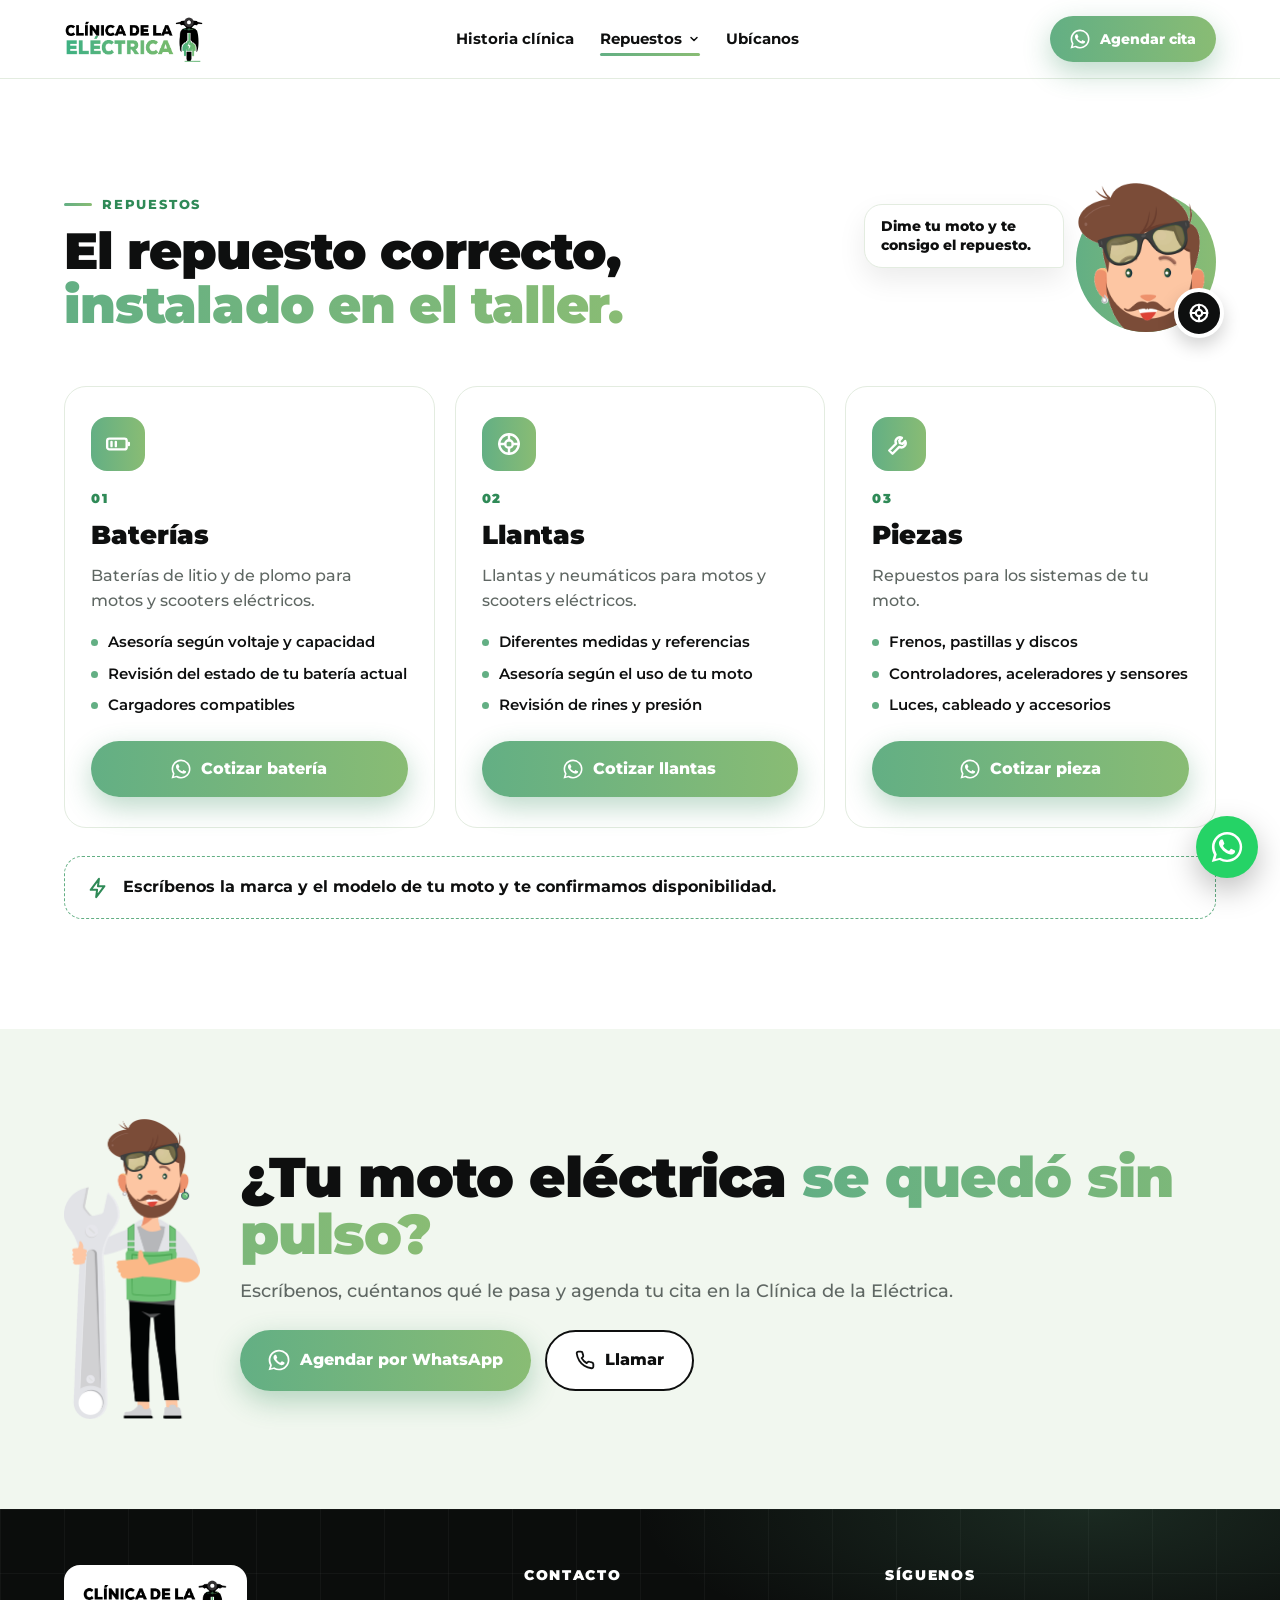
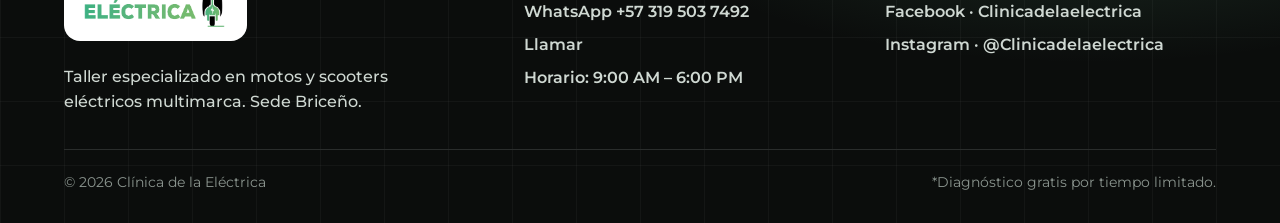
==== repuestos.html @ 76ae993a "Repuestos y Ubícanos como páginas propias Co-Authored-By: Claude Opus 5.5 <noreply@anthropic.com>" ====
<!DOCTYPE html>
<html lang="es">
<head>
<meta charset="UTF-8" />
<meta name="viewport" content="width=device-width, initial-scale=1" />
<title>Repuestos · Clínica de la Eléctrica</title>
<meta name="description" content="Baterías de litio y plomo, llantas y piezas para motos y scooters eléctricos. Cotiza por WhatsApp 319 503 7492." />
<link rel="preconnect" href="https://fonts.googleapis.com" />
<link rel="preconnect" href="https://fonts.gstatic.com" crossorigin />
<link href="https://fonts.googleapis.com/css2?family=Montserrat:wght@400;500;600;700;800;900&display=swap" rel="stylesheet" />
<link rel="icon" href="assets/logo.png" />
<style>
:root{
  --ink:#0e0f0f; --ink2:#2a2d2c; --muted:#5f6763;
  --g1:#63af84; --g2:#89bc74; --gd:#2f8a57; --gdd:#1f6b40;
  --soft:#f1f7ef; --line:#e3ece0; --bg:#ffffff;
  --ok:#5fb37c; --warn:#f2b33d; --bad:#e2574c; --idle:#c9d1cc;
  --grad:linear-gradient(90deg,var(--g1),var(--g2));
  --r:22px;
}
*{box-sizing:border-box;margin:0;padding:0}
html{scroll-behavior:smooth}
body{font-family:'Montserrat',system-ui,sans-serif;color:var(--ink);background:var(--bg);-webkit-font-smoothing:antialiased;line-height:1.55;overflow-x:hidden}
img{max-width:100%;display:block}
a{color:inherit;text-decoration:none}
.wrap{max-width:1200px;margin:0 auto;padding:0 24px}
.gtxt{background:var(--grad);-webkit-background-clip:text;background-clip:text;color:transparent}
.btn{display:inline-flex;align-items:center;gap:10px;font-weight:800;border-radius:999px;padding:16px 28px;font-size:1rem;transition:transform .15s, box-shadow .15s, background .15s;cursor:pointer;border:0}
.btn:hover{transform:translateY(-2px)}
.btn-g{background:var(--grad);color:#fff;box-shadow:0 10px 28px rgba(47,138,87,.32)}
.btn-k{background:var(--ink);color:#fff}
.btn-o{background:#fff;color:var(--ink);border:2px solid var(--ink)}
.btn svg{flex-shrink:0}

/* ── NAV ── */
header.nav{position:sticky;top:0;z-index:50;background:rgba(255,255,255,.92);backdrop-filter:blur(12px);-webkit-backdrop-filter:blur(12px);border-bottom:1px solid var(--line)}
.nav .wrap{display:flex;align-items:center;justify-content:space-between;height:78px;gap:24px}
.nav .logo img{height:46px;width:auto}
.nav nav{display:flex;gap:26px;font-weight:700;font-size:.92rem}
.nav nav a{position:relative;padding:6px 0}
.nav nav a::after{content:"";position:absolute;left:0;bottom:0;height:3px;width:0;background:var(--grad);border-radius:3px;transition:width .2s}
.nav nav a:hover::after,.nav nav a.on::after{width:100%}
.nav .btn{padding:12px 20px;font-size:.9rem}
.burger{display:none;width:46px;height:46px;border-radius:14px;border:1.5px solid var(--line);background:#fff;align-items:center;justify-content:center;cursor:pointer;flex-shrink:0}
.burger span,.burger span::before,.burger span::after{display:block;width:20px;height:2.5px;border-radius:2px;background:var(--ink);position:relative;transition:transform .2s, background .2s}
.burger span::before,.burger span::after{content:"";position:absolute;left:0}
.burger span::before{top:-7px}.burger span::after{top:7px}
.nav.open .burger span{background:transparent}
.nav.open .burger span::before{transform:translateY(7px) rotate(45deg)}
.nav.open .burger span::after{transform:translateY(-7px) rotate(-45deg)}
.nav-right{display:flex;align-items:center;gap:10px}
@media(max-width:980px){
  .nav nav{display:none;position:absolute;top:78px;left:0;right:0;background:#fff;flex-direction:column;gap:0;padding:8px 24px 20px;border-bottom:1px solid var(--line);box-shadow:0 20px 40px rgba(0,0,0,.08)}
  .nav.open nav{display:flex}
  .nav nav a{padding:16px 0;border-bottom:1px solid var(--line);font-size:1.05rem}
  .nav nav a::after{display:none}
  .burger{display:flex}
}
@media(max-width:520px){.nav .btn span{display:none}.nav .btn{padding:12px}}

/* ── HERO ── */
.hero{position:relative;padding:72px 0 0;overflow:hidden}
.hero .wrap{display:grid;grid-template-columns:1.15fr .85fr;gap:40px;align-items:center}
.kicker{display:inline-flex;align-items:center;gap:10px;font-weight:800;font-size:.8rem;letter-spacing:.14em;text-transform:uppercase;color:var(--gd)}
.kicker::before{content:"";width:28px;height:3px;background:var(--grad);border-radius:3px}
.hero h1{font-size:clamp(2.6rem,5.6vw,4.6rem);line-height:1.02;font-weight:900;letter-spacing:-.025em;margin:18px 0 20px}
.hero p.lead{font-size:clamp(1.05rem,1.5vw,1.22rem);color:var(--muted);max-width:36rem;font-weight:500}
.hero .ctas{display:flex;flex-wrap:wrap;gap:14px;margin-top:32px}
.hero .art{position:relative;height:560px}
.hero .art .disc{position:absolute;right:0;bottom:0;width:440px;height:440px;border-radius:50%;background:var(--soft);border:2px solid var(--line)}
.hero .art .disc::after{content:"";position:absolute;inset:34px;border-radius:50%;border:2px dashed #cfe2cb}
.hero .art img{position:absolute;right:110px;bottom:-30px;height:590px;width:auto;filter:drop-shadow(0 24px 30px rgba(0,0,0,.15))}
.hero .art .tag{position:absolute;background:#fff;border-radius:16px;padding:12px 16px;box-shadow:0 14px 34px rgba(0,0,0,.12);font-weight:800;font-size:.88rem;display:flex;align-items:center;gap:10px;border:1px solid var(--line)}
.hero .art .tag i{width:34px;height:34px;border-radius:10px;background:var(--grad);display:flex;align-items:center;justify-content:center;font-style:normal}
.hero .art .tag small{display:block;font-weight:600;color:var(--muted);font-size:.74rem}
.ecg{display:block;width:100%;height:90px;margin-top:40px}
.ecg{overflow:visible}
.ecg path{fill:none;stroke:url(#gline);stroke-width:4;stroke-linecap:round;stroke-linejoin:round}
.ecg .ecg-base{opacity:.35;stroke-width:3}
.ecg .ecg-run,.ecg .ecg-glow{stroke-dasharray:260 740;stroke-dashoffset:1000;animation:ecgrun 3.2s linear infinite}
.ecg .ecg-glow{stroke-width:10;opacity:.35;filter:blur(6px)}
@keyframes ecgrun{to{stroke-dashoffset:-0}}
@media(max-width:900px){
  .hero .wrap{grid-template-columns:1fr}
  .hero .art{height:420px}
  .hero .art .disc{width:340px;height:340px;right:50%;transform:translateX(50%)}
  .hero .art img{height:440px;right:50%;transform:translateX(50%)}
  .hero .art .tag{display:none}
}

/* ── SECCIONES ── */
section.sec{padding:110px 0}
.sec-head{display:grid;grid-template-columns:1fr;gap:28px;align-items:end;margin-bottom:54px}
.sec-num{font-size:clamp(4rem,9vw,7.5rem);font-weight:900;line-height:.8;letter-spacing:-.04em;background:var(--grad);-webkit-background-clip:text;background-clip:text;color:transparent}
.sec-head h2{font-size:clamp(2rem,4vw,3.3rem);font-weight:900;line-height:1.05;letter-spacing:-.02em;margin-top:10px}
.sec-head p{color:var(--muted);font-size:1.08rem;max-width:42rem;margin-top:14px;font-weight:500}
.soft{background:var(--soft)}
.dark{position:relative;isolation:isolate;overflow:hidden;color:#fff;background:radial-gradient(ellipse 55% 50% at 88% 12%,rgba(99,175,132,.40),transparent 70%),radial-gradient(ellipse 45% 45% at 8% 92%,rgba(137,188,116,.24),transparent 70%),radial-gradient(ellipse 70% 60% at 50% 55%,rgba(47,138,87,.14),transparent 75%),#0b0d0c}
.dark::before{content:"";position:absolute;inset:0;z-index:-1;pointer-events:none;background-image:linear-gradient(rgba(255,255,255,.075) 1px,transparent 1px),linear-gradient(90deg,rgba(255,255,255,.075) 1px,transparent 1px);background-size:64px 64px;-webkit-mask-image:radial-gradient(ellipse 85% 85% at 50% 45%,#000 35%,transparent 90%);mask-image:radial-gradient(ellipse 85% 85% at 50% 45%,#000 35%,transparent 90%)}
.dark .sec-head p{color:#b9c4bd}
.dark .kicker{color:var(--g2)}
@media(max-width:700px){.sec-head{grid-template-columns:1fr;gap:6px}section.sec{padding:80px 0}}

/* 01 Despiece */
.despiece{display:grid;grid-template-columns:1.35fr .65fr;gap:36px;align-items:center}
.moto-box{position:relative;background:#fff;border:1px solid var(--line);border-radius:28px;padding:28px 20px 16px;box-shadow:0 20px 50px rgba(30,60,40,.07)}
.moto-box .count{position:absolute;top:20px;left:24px;font-weight:800;font-size:.8rem;letter-spacing:.12em;color:var(--muted);text-transform:uppercase}
.moto-box .count b{color:var(--ink)}
.moto-svg{width:100%;height:auto;display:block}
.moto-svg .part{transition:opacity .3s, filter .3s}
.moto-svg.focus .part{opacity:.28}
.moto-svg.focus .part.on{opacity:1;filter:drop-shadow(0 0 10px rgba(99,175,132,.85))}
.hot{cursor:pointer}
.hot circle.dot{fill:var(--ink);stroke:#fff;stroke-width:3;transition:fill .2s}
.hot text{fill:#fff;font:800 13px Montserrat,sans-serif;text-anchor:middle;dominant-baseline:central;pointer-events:none}
.hot circle.ring{fill:none;stroke:var(--g1);stroke-width:3;opacity:0}
.hot.on circle.dot{fill:var(--gd)}
.hot.on circle.ring{animation:ring 1.4s ease-out infinite}
@keyframes ring{0%{opacity:.9;transform:scale(1)}100%{opacity:0;transform:scale(2)}}
.hot circle.ring{transform-box:fill-box;transform-origin:center}
.part-info{min-height:132px;margin-top:6px;padding:18px 22px;border-radius:18px;background:var(--soft)}
.part-info h3{font-size:1.25rem;font-weight:900}
.part-info p{color:var(--muted);font-weight:500;margin-top:4px}
.part-list{list-style:none;display:grid;gap:6px}
.part-list li{display:flex;align-items:center;gap:14px;padding:11px 14px;border-radius:14px;cursor:pointer;font-weight:700;transition:background .15s}
.part-list li span{width:34px;height:34px;flex-shrink:0;border-radius:10px;background:var(--soft);display:flex;align-items:center;justify-content:center;font-weight:900;font-size:.8rem;color:var(--gd)}
.part-list li:hover{background:var(--soft)}
.part-list li.on{background:var(--ink);color:#fff}
.part-list li.on span{background:var(--grad);color:#fff}
@media(max-width:900px){.despiece{grid-template-columns:1fr}.part-list{grid-template-columns:1fr 1fr}}

/* 02 Anatomía */
.grid4{display:grid;grid-template-columns:repeat(4,1fr);gap:18px}
.sys{background:#fff;border:1px solid var(--line);border-radius:var(--r);padding:26px 22px;transition:transform .2s, box-shadow .2s}
.sys:hover{transform:translateY(-4px);box-shadow:0 18px 40px rgba(30,60,40,.09)}
.ico{width:54px;height:54px;border-radius:16px;background:var(--grad);display:flex;align-items:center;justify-content:center;margin-bottom:18px}
.sys h3{font-size:1.08rem;font-weight:800;margin-bottom:6px}
.sys p{color:var(--muted);font-size:.93rem;font-weight:500}
.note-strip{margin-top:28px;display:flex;align-items:center;gap:14px;font-weight:700;padding:18px 22px;border-radius:18px;background:#fff;border:1px dashed var(--g1)}
@media(max-width:980px){.grid4{grid-template-columns:1fr 1fr}}
@media(max-width:560px){.grid4{grid-template-columns:1fr}}

/* 03 Servicios */
.svc-grid{display:grid;grid-template-columns:repeat(3,1fr);gap:18px}
.svc{background:rgba(26,28,27,.82);backdrop-filter:blur(4px);-webkit-backdrop-filter:blur(4px);border:1px solid rgba(255,255,255,.09);border-radius:var(--r);padding:28px 26px;position:relative;overflow:hidden}
.svc .n{font-weight:900;color:var(--g2);font-size:.85rem;letter-spacing:.1em}
.svc h3{font-size:1.3rem;font-weight:900;margin:8px 0 12px}
.svc ul{list-style:none;display:grid;gap:7px}
.svc li{display:flex;gap:10px;color:#cfd8d2;font-weight:500;font-size:.95rem}
.svc li::before{content:"";flex-shrink:0;width:7px;height:7px;border-radius:50%;background:var(--g1);margin-top:9px}
.svc.feat{background:var(--grad);border:0;color:#fff}
.svc.feat .n{color:#fff;opacity:.85}
.svc.feat li{color:#fff}
.svc.feat li::before{background:#fff}
.svc .badge{position:absolute;top:22px;right:22px;background:#fff;color:var(--gdd);font-weight:900;font-size:.75rem;padding:6px 12px;border-radius:999px;letter-spacing:.06em}
.process{margin-top:56px;background:#141615;border:1px solid #2c302e;border-radius:28px;padding:40px}
.process h3{font-size:clamp(1.5rem,2.8vw,2.2rem);font-weight:900;line-height:1.1}
.steps{display:grid;grid-template-columns:repeat(4,1fr);gap:16px;margin:30px 0}
.step{position:relative;padding:22px;border-radius:18px;background:#1d201f}
.step b{display:flex;width:42px;height:42px;border-radius:12px;background:var(--grad);align-items:center;justify-content:center;font-weight:900;margin-bottom:14px}
.step h4{font-weight:800;font-size:1.02rem;margin-bottom:4px}
.step p{color:#aeb9b2;font-size:.9rem;font-weight:500}
@media(max-width:980px){.svc-grid{grid-template-columns:1fr 1fr}.steps{grid-template-columns:1fr 1fr}}
@media(max-width:600px){.svc-grid,.steps{grid-template-columns:1fr}.process{padding:26px}}

/* 04 Batería */
.bat{display:grid;grid-template-columns:1fr 1fr;gap:48px;align-items:start}
.bat .big{font-size:clamp(1.8rem,3.4vw,2.8rem);font-weight:900;line-height:1.08;letter-spacing:-.02em}
.bat p{color:var(--muted);font-weight:500;margin-top:14px;font-size:1.05rem}
.pack{background:#fff;border:1px solid var(--line);border-radius:28px;padding:26px;box-shadow:0 20px 50px rgba(30,60,40,.07)}
.pack-top{display:flex;justify-content:space-between;align-items:center;margin-bottom:16px;font-weight:800}
.pack-top small{color:var(--muted);font-weight:600}
.cells{display:grid;grid-template-columns:repeat(10,1fr);gap:7px;padding:16px;border-radius:18px;background:#0e0f0f;position:relative}
.cells::after{content:"";position:absolute;right:-12px;top:50%;transform:translateY(-50%);width:12px;height:44px;background:#0e0f0f;border-radius:0 6px 6px 0}
.cell{aspect-ratio:1/1.6;border-radius:6px;background:var(--idle);transition:background .35s, transform .35s}
.cell.ok{background:var(--ok)}.cell.warn{background:var(--warn)}.cell.bad{background:var(--bad)}
.cell.pop{transform:scale(1.12)}
.legend{display:flex;flex-wrap:wrap;gap:16px;margin-top:16px;font-weight:700;font-size:.85rem}
.legend i{display:inline-block;width:12px;height:12px;border-radius:4px;margin-right:6px;vertical-align:-1px}
.pack .res{margin-top:16px;padding:14px 16px;border-radius:14px;background:var(--soft);font-weight:700;min-height:52px}
@media(max-width:900px){.bat{grid-template-columns:1fr}}

/* 05 Historia clínica */
.hc{display:grid;grid-template-columns:.95fr 1.05fr;gap:36px;align-items:start}
.chart{background:#fff;border-radius:26px;border:1px solid var(--line);overflow:hidden;box-shadow:0 20px 50px rgba(30,60,40,.08)}
.chart-top{background:var(--ink);color:#fff;padding:22px 26px;display:flex;justify-content:space-between;align-items:center;gap:12px}
.chart-top b{font-size:1.15rem;font-weight:900}
.chart-top small{color:var(--g2);font-weight:800;letter-spacing:.1em;font-size:.72rem}
.chart-body{padding:22px 26px;display:grid;grid-template-columns:1fr 1fr;gap:14px}
.field small{display:block;color:var(--muted);font-weight:700;font-size:.72rem;letter-spacing:.08em;text-transform:uppercase}
.field b{font-weight:800}
.vitals{grid-column:1/-1;display:grid;grid-template-columns:repeat(3,1fr);gap:10px}
.vital{border:1px solid var(--line);border-radius:14px;padding:12px}
.vital small{color:var(--muted);font-weight:700;font-size:.75rem}
.bar{height:8px;border-radius:8px;background:#e8eee6;margin-top:8px;overflow:hidden}
.bar i{display:block;height:100%;border-radius:8px;background:var(--grad)}
.timeline{display:grid;gap:14px}
.entry{display:grid;grid-template-columns:auto 1fr;gap:18px;padding:20px 22px;border-radius:20px;background:#fff;border:1px solid var(--line)}
.entry .d{font-weight:900;color:var(--gd);font-size:.85rem;white-space:nowrap;min-width:78px}
.entry h4{font-weight:800}
.entry p{color:var(--muted);font-weight:500;font-size:.93rem}
.ex{display:inline-block;margin-top:14px;font-size:.78rem;color:var(--muted);font-weight:600}
@media(max-width:900px){.hc{grid-template-columns:1fr}}

/* 06 Flotas */
.fleet{display:grid;grid-template-columns:.9fr 1.1fr;gap:40px;align-items:center}
.fleet-list{display:grid;grid-template-columns:1fr;gap:14px}
.fl{padding:22px;border-radius:20px;background:rgba(255,255,255,.06);border:1px solid rgba(255,255,255,.12)}
.fl b{color:var(--g2);font-weight:900;font-size:.85rem}
.fl h4{font-weight:800;margin:6px 0 4px}
.fl p{color:#b9c4bd;font-size:.92rem;font-weight:500}
.zones{display:flex;flex-wrap:wrap;gap:10px;margin-top:24px}
.zones span{padding:10px 18px;border-radius:999px;border:1.5px solid var(--g1);font-weight:800;font-size:.9rem}
@media(max-width:900px){.fleet{grid-template-columns:1fr}}
@media(max-width:560px){.fleet-list{grid-template-columns:1fr}}

/* 07 Ubicación */
.route{display:grid;grid-template-columns:repeat(4,1fr);gap:16px}
.rstep{position:relative;border-radius:22px;overflow:hidden;aspect-ratio:3/4;background:#ddd}
.rstep img{width:100%;height:100%;object-fit:cover}
.rstep::after{content:"";position:absolute;inset:0;background:linear-gradient(to top,rgba(0,0,0,.78) 0%,rgba(0,0,0,0) 55%)}
.rstep div{position:absolute;left:18px;right:18px;bottom:18px;z-index:1;color:#fff}
.rstep b{display:inline-flex;width:34px;height:34px;border-radius:10px;background:var(--grad);align-items:center;justify-content:center;font-weight:900;margin-bottom:10px}
.rstep h4{font-weight:900;font-size:1.15rem;line-height:1.15}
.rstep.here{outline:4px solid var(--g1);outline-offset:-4px}
.info{display:grid;grid-template-columns:repeat(4,1fr);gap:16px;margin-top:26px}
.info a,.info div{display:flex;gap:14px;align-items:center;padding:20px;border-radius:20px;background:#fff;border:1px solid var(--line);font-weight:800;transition:border-color .15s}
.info a:hover{border-color:var(--g1)}
.info small{display:block;color:var(--muted);font-weight:600;font-size:.8rem}
.info .ic{width:46px;height:46px;flex-shrink:0;border-radius:14px;background:var(--soft);display:flex;align-items:center;justify-content:center}
@media(max-width:980px){.route,.info{grid-template-columns:1fr 1fr}}
@media(max-width:520px){.info{grid-template-columns:1fr}}

/* CTA final + footer */
.cta-final{padding:90px 0;background:var(--soft);overflow:hidden}
.cta-final .wrap{display:grid;grid-template-columns:auto 1fr;gap:40px;align-items:center}
.cta-final img{height:300px;width:auto}
.cta-final h2{font-size:clamp(2rem,4.4vw,3.6rem);font-weight:900;line-height:1.02;letter-spacing:-.02em}
.cta-final p{color:var(--muted);font-weight:500;margin:14px 0 26px;font-size:1.1rem}
@media(max-width:760px){.cta-final .wrap{grid-template-columns:1fr;text-align:center}.cta-final img{margin:0 auto;height:220px}.cta-final .btns{justify-content:center}}
footer{background:radial-gradient(ellipse 50% 70% at 85% 0%,rgba(99,175,132,.18),transparent 70%),linear-gradient(rgba(255,255,255,.035) 1px,transparent 1px) 0 0/64px 64px,linear-gradient(90deg,rgba(255,255,255,.035) 1px,transparent 1px) 0 0/64px 64px,#0b0d0c;color:#cfd8d2;padding:56px 0 30px}
footer .top{display:grid;grid-template-columns:1.3fr 1fr 1fr;gap:30px;padding-bottom:34px;border-bottom:1px solid #2a2d2c}
footer .lg{background:#fff;border-radius:16px;padding:14px 18px;display:inline-block}
footer .lg img{height:48px;width:auto}
footer h5{color:#fff;font-weight:900;font-size:.85rem;letter-spacing:.12em;text-transform:uppercase;margin-bottom:14px}
footer ul{list-style:none;display:grid;gap:8px;font-weight:600}
footer a:hover{color:var(--g2)}
footer .bot{padding-top:22px;font-size:.85rem;color:#8b958f;display:flex;justify-content:space-between;flex-wrap:wrap;gap:10px}
@media(max-width:760px){footer .top{grid-template-columns:1fr}}

@media(max-width:600px){
  .wrap{padding:0 18px}
  .nav .wrap{height:68px}.nav .logo img{height:38px}.nav nav{top:68px}
  .hero{padding-top:40px}
  .hero h1{font-size:2.5rem}
  .hero .ctas .btn{width:100%;justify-content:center}
  .hero .art{height:320px;margin-top:6px}
  .hero .art .disc{width:270px;height:270px}
  .hero .art img{height:350px;bottom:-14px}
  .ecg{margin-top:10px;height:60px}
  .sec-head{margin-bottom:34px}
  .sec-num{font-size:3.6rem}
  .sec-head h2{font-size:2rem}
  .moto-box{padding:40px 6px 8px;border-radius:22px}
  .moto-box .count{top:14px;left:16px}
  .part-info{margin:8px 6px 0;padding:14px 16px}
  .part-list{display:flex;overflow-x:auto;gap:8px;padding:4px 2px 10px;scroll-snap-type:x mandatory;-webkit-overflow-scrolling:touch}
  .part-list li{flex:none;white-space:nowrap;padding:9px 14px 9px 9px;border:1px solid var(--line);scroll-snap-align:start}
  .part-list li span{width:28px;height:28px}
  .grid4{grid-template-columns:1fr 1fr;gap:12px}
  .sys{padding:18px 14px}.sys h3{font-size:.98rem}.sys p{font-size:.82rem}
  .ico{width:42px;height:42px;border-radius:12px;margin-bottom:12px}.ico svg{width:22px;height:22px}
  .note-strip{font-size:.9rem}
  .svc{padding:22px 20px}
  .process .btn,.bat .btn,.fleet .btn,.cta-final .btn{width:100%;justify-content:center}
  .chart-body{grid-template-columns:1fr 1fr;padding:18px}
  .chart-top{padding:18px}.chart-top b{font-size:1rem}
  .entry{grid-template-columns:1fr;gap:4px}
  .cells{grid-template-columns:repeat(10,1fr);gap:4px;padding:10px}
  .route{gap:10px}.rstep h4{font-size:.98rem}.rstep div{left:12px;right:12px;bottom:12px}
  .cta-final{padding:64px 0}
  .wa-float{width:56px;height:56px;right:16px;bottom:16px}
}
.wa-float{position:fixed;right:22px;bottom:22px;z-index:60;width:62px;height:62px;border-radius:50%;background:#25d366;display:flex;align-items:center;justify-content:center;box-shadow:0 12px 30px rgba(0,0,0,.25)}
.reveal{opacity:0;transform:translateY(24px);transition:opacity .7s ease, transform .7s ease}
.reveal.in{opacity:1;transform:none}
@media(prefers-reduced-motion:reduce){.reveal{opacity:1;transform:none;transition:none}.ecg path{animation:none}.ecg .ecg-run{stroke-dasharray:none}}

/* dropdown repuestos */
.dd{position:relative;display:flex;align-items:center}
.dd-t{display:inline-flex!important;align-items:center;gap:6px}
.dd-t svg{transition:transform .2s}
.dd:hover .dd-t svg,.dd:focus-within .dd-t svg{transform:rotate(180deg)}
.dd-m{position:absolute;top:100%;left:-14px;padding-top:14px;opacity:0;visibility:hidden;transform:translateY(6px);transition:opacity .18s,transform .18s,visibility .18s}
.dd-m::before{content:"";position:absolute;inset:14px 0 0;background:#fff;border:1px solid var(--line);border-radius:16px;box-shadow:0 18px 40px rgba(0,0,0,.1);z-index:-1}
.dd:hover .dd-m,.dd:focus-within .dd-m{opacity:1;visibility:visible;transform:none}
.dd-m a{display:block;padding:11px 18px!important;min-width:180px;margin:0 6px;border-radius:10px}
.dd-m a:first-child{margin-top:6px}.dd-m a:last-child{margin-bottom:6px}
.dd-m a::after{display:none}
.dd-m a:hover{background:var(--soft);color:var(--gd)}
@media(max-width:980px){
  .dd{flex-direction:column;align-items:stretch}
  .dd-t svg{display:none}
  .dd-m{position:static;opacity:1;visibility:visible;transform:none;padding:0 0 0 18px}
  .dd-m::before{display:none}
  .dd-m a{margin:0;min-width:0;border-radius:0;font-size:.95rem!important;color:var(--muted)}
  .dd-m a:first-child{margin-top:0}.dd-m a:last-child{margin-bottom:0}
}
/* repuestos */
.rep-grid{display:grid;grid-template-columns:repeat(3,1fr);gap:20px}
.rep{background:#fff;border:1px solid var(--line);border-radius:var(--r);padding:30px 26px;display:flex;flex-direction:column;scroll-margin-top:100px;transition:transform .2s,box-shadow .2s}
.rep:hover{transform:translateY(-4px);box-shadow:0 18px 40px rgba(30,60,40,.09)}
.rep .n{font-weight:900;color:var(--gd);font-size:.8rem;letter-spacing:.14em}
.rep h3{font-size:1.6rem;font-weight:900;margin:6px 0 10px}
.rep>p{color:var(--muted);font-weight:500;margin-bottom:16px}
.rep ul{list-style:none;display:grid;gap:8px;margin-bottom:24px;flex:1}
.rep li{display:flex;gap:10px;font-weight:600;font-size:.95rem}
.rep li::before{content:"";flex-shrink:0;width:7px;height:7px;border-radius:50%;background:var(--g1);margin-top:9px}
.rep .btn{justify-content:center}
@media(max-width:900px){.rep-grid{grid-template-columns:1fr}}

/* mascota guía por sección */
.sec-head.has-guia{grid-template-columns:1fr auto}
.guia{display:flex;align-items:flex-end;gap:12px}
.guia .bub{background:#fff;color:var(--ink);border:1px solid var(--line);border-radius:18px 18px 4px 18px;padding:12px 16px;font-weight:800;font-size:.9rem;line-height:1.3;max-width:200px;box-shadow:0 12px 28px rgba(0,0,0,.08);margin-bottom:64px}
.dark .guia .bub{border-color:transparent}
.guia .av{position:relative;width:140px;height:140px;border-radius:50%;background:var(--grad);flex-shrink:0}
.guia .clip{position:absolute;left:0;right:0;bottom:0;height:200px;overflow:hidden;border-radius:0 0 70px 70px}
.guia .clip img{position:absolute;left:50%;bottom:-46px;width:150px;transform:translateX(-50%)}
.guia .prop{position:absolute;right:-8px;bottom:-6px;width:50px;height:50px;border-radius:50%;background:var(--ink);display:flex;align-items:center;justify-content:center;border:4px solid #fff;box-shadow:0 8px 18px rgba(0,0,0,.18)}
.soft .guia .prop{border-color:var(--soft)}
.dark .guia .prop{background:var(--gd);border-color:var(--ink)}
.reveal .guia .av{transform:scale(.85);transition:transform .6s cubic-bezier(.3,1.6,.5,1) .2s}
.reveal.in .guia .av{transform:none}
@media(max-width:1100px){.guia .bub{display:none}}
@media(max-width:700px){
  .sec-head.has-guia{grid-template-columns:1fr}
  .guia{flex-direction:row-reverse;justify-content:flex-end;margin-top:22px}
  .guia .bub{display:block;margin-bottom:30px;border-radius:18px 18px 18px 4px;max-width:none;flex:1}
  .guia .av{width:96px;height:96px}
  .guia .clip{height:140px;border-radius:0 0 48px 48px}
  .guia .clip img{width:104px;bottom:-32px}
  .guia .prop{width:38px;height:38px;border-width:3px;right:-6px;bottom:-4px}
  .guia .prop svg{width:17px;height:17px}
}

/* proceso animado */
.steps-bar{position:relative;height:4px;border-radius:4px;background:#2c302e;margin-top:28px;overflow:hidden}
.steps-bar i{position:absolute;left:0;top:0;bottom:0;width:25%;background:var(--grad);border-radius:4px;transition:width .6s ease;box-shadow:0 0 12px rgba(137,188,116,.7)}
.steps{margin-top:18px}
.step{opacity:.5;cursor:pointer;transition:opacity .4s,transform .4s,box-shadow .4s,background .4s;padding:14px 14px 22px}
.step.on{opacity:1;transform:translateY(-4px);background:#222725;box-shadow:0 0 0 1px rgba(99,175,132,.55),0 22px 44px rgba(47,138,87,.2)}
.step b,.step h4,.step p{margin-left:8px;margin-right:8px}
.scene{position:relative;height:180px;border-radius:14px;margin-bottom:18px;overflow:hidden;background:radial-gradient(circle at 28% 105%,rgba(99,175,132,.45),transparent 62%),linear-gradient(rgba(255,255,255,.05) 1px,transparent 1px) 0 0/22px 22px,linear-gradient(90deg,rgba(255,255,255,.05) 1px,transparent 1px) 0 0/22px 22px,#151817}
.scene .m{position:absolute;left:6px;bottom:-34px;width:124px;transform:translateY(26px) rotate(0);transition:transform .6s cubic-bezier(.3,1.5,.5,1)}
.scene .m-ok{width:150px;left:-8px;bottom:-24px}
.step.on .scene .m{transform:translateY(0) rotate(var(--r,0deg))}
.pr{position:absolute;right:12px;top:16px;bottom:16px;width:52%;display:flex;align-items:center;justify-content:center}
.pr-scan .moto-mini{opacity:.9}
.pr-scan .lupa{position:absolute;left:0;top:18%}
.step.on .pr-scan .lupa{animation:scan 1.8s ease-in-out infinite alternate}
@keyframes scan{from{transform:translate(-4px,0) rotate(-8deg)}to{transform:translate(60px,14px) rotate(8deg)}}
.pr-talk{flex-direction:column;gap:10px;align-items:flex-end}
.talk{display:flex;gap:6px;background:#fff;border-radius:16px 16px 4px 16px;padding:14px 16px;align-self:flex-start}
.talk span{width:9px;height:9px;border-radius:50%;background:var(--gd);opacity:.3}
.step.on .talk span{animation:dot 1.2s infinite}
.talk span:nth-child(2){animation-delay:.2s!important}.talk span:nth-child(3){animation-delay:.4s!important}
@keyframes dot{0%,60%,100%{opacity:.3;transform:none}30%{opacity:1;transform:translateY(-4px)}}
.photo{width:62px;height:50px;border-radius:10px;background:var(--grad);display:flex;align-items:center;justify-content:center;transform:rotate(6deg) scale(.8);opacity:0;transition:all .5s .3s cubic-bezier(.3,1.5,.5,1)}
.step.on .photo{transform:rotate(6deg) scale(1);opacity:1}
.msg{background:#dcf8c6;color:#0e0f0f;border-radius:14px 14px 4px 14px;padding:10px 14px;display:grid;grid-template-columns:auto 1fr;gap:2px 8px;align-items:center;font-size:.78rem;font-weight:700;min-width:130px;transform:translateY(30px);opacity:0;transition:all .6s cubic-bezier(.3,1.4,.5,1)}
.msg svg{color:#25a35a}
.msg .amt{grid-column:1/-1;font-size:1.25rem;font-weight:900;letter-spacing:.04em}
.msg em{grid-column:1/-1;justify-self:end;font-style:normal;color:#34b7f1;font-size:.75rem;opacity:0;transition:opacity .3s 1s}
.step.on .msg{transform:none;opacity:1}
.step.on .msg em{opacity:1}
.ok{width:66px;height:66px;border-radius:50%;background:var(--grad);display:flex;align-items:center;justify-content:center;box-shadow:0 0 0 8px rgba(137,188,116,.15);transform:scale(.4);opacity:0;transition:all .5s .2s cubic-bezier(.3,1.7,.5,1)}
.step.on .ok{transform:scale(1);opacity:1}
.sp{position:absolute;width:10px;height:10px;border-radius:50%;background:var(--g2);opacity:0}
.s1{top:12%;left:30%}.s2{top:20%;right:6%}.s3{bottom:14%;right:22%}
.step.on .sp{animation:spark 1.6s ease-out infinite}
.step.on .s2{animation-delay:.4s}.step.on .s3{animation-delay:.8s}
@keyframes spark{0%{opacity:0;transform:scale(.3)}30%{opacity:1;transform:scale(1)}100%{opacity:0;transform:scale(.2) translateY(-14px)}}
@media(max-width:980px){.steps-bar{display:none}}
@media(max-width:600px){.scene{height:160px}.step{opacity:1}.step:not(.on){transform:none}}
@media(prefers-reduced-motion:reduce){.step *{animation:none!important;transition:none!important}}

/* mantenimiento */
button{font-family:inherit}
.bat p b{color:var(--ink)}
.mt-bar{height:6px;border-radius:6px;background:var(--line);overflow:hidden;margin-bottom:14px}
.mt-bar i{display:block;height:100%;width:0;background:var(--grad);transition:width .5s ease}
.mt-list{list-style:none;display:grid;gap:8px}
.mt-body{display:grid;grid-template-rows:0fr;transition:grid-template-rows .55s ease}
.mt-body>div{overflow:hidden}
.mt.open .mt-body{grid-template-rows:1fr}
.pack.mt .mt-bar{margin-bottom:0}
.mt.open .mt-bar{margin-bottom:14px}
#mt-run .chev{transition:transform .3s}
#mt-run[aria-expanded="true"] .chev{transform:rotate(180deg)}
.mt-list li{display:grid;grid-template-columns:30px 1fr auto;gap:12px;align-items:center;padding:12px 14px;border-radius:14px;border:1px solid var(--line);transition:background .3s,border-color .3s}
.mt-list li i{width:30px;height:30px;border-radius:50%;border:2px solid var(--idle);position:relative;transition:all .3s}
.mt-list li b{display:block;font-weight:800;font-size:.95rem}
.mt-list li small{color:var(--muted);font-weight:600;font-size:.8rem}
.mt-list li em{font-style:normal;font-weight:800;font-size:.72rem;letter-spacing:.06em;text-transform:uppercase;padding:6px 10px;border-radius:999px;opacity:0;transform:scale(.7);transition:all .35s cubic-bezier(.3,1.6,.5,1)}
.mt-list li.chk{background:var(--soft);border-color:var(--g1)}
.mt-list li.chk i{border-color:var(--g1);border-top-color:transparent;animation:spin .6s linear infinite}
@keyframes spin{to{transform:rotate(360deg)}}
.mt-list li.on i{background:var(--grad);border-color:transparent}
.mt-list li.on i::after{content:"";position:absolute;left:9px;top:5px;width:7px;height:12px;border:solid #fff;border-width:0 3px 3px 0;transform:rotate(45deg)}
.mt-list li.on em{opacity:1;transform:none}
.mt-list li[data-s="ok"] em{background:#e3f3e8;color:var(--gd)}
.mt-list li[data-s="ajuste"] em{background:#eef6e6;color:#5b8a3a}
.mt-list li[data-s="cambio"] em{background:#fdf1dc;color:#b9811a}
.mt-list li[data-s="cambio"].on i{background:var(--warn)}
@media(max-width:600px){.mt-list li{grid-template-columns:26px 1fr;padding:10px 12px}.mt-list li i{width:26px;height:26px}.mt-list li.on i::after{left:8px;top:4px;width:6px;height:11px}.mt-list li em{grid-column:2;justify-self:start}}
</style>
</head>
<body>

<svg width="0" height="0" style="position:absolute" aria-hidden="true">
  <defs>
    <linearGradient id="gline" x1="0" x2="1"><stop offset="0" stop-color="#63af84"/><stop offset="1" stop-color="#89bc74"/></linearGradient>
    <symbol id="i-wa" viewBox="0 0 24 24"><path fill="currentColor" d="M17.47 14.38c-.3-.15-1.76-.87-2.03-.97-.27-.1-.47-.15-.67.15-.2.3-.77.97-.94 1.17-.17.2-.35.22-.65.07-.3-.15-1.26-.46-2.4-1.48-.89-.79-1.49-1.77-1.66-2.07-.17-.3-.02-.46.13-.61.13-.13.3-.35.45-.52.15-.17.2-.3.3-.5.1-.2.05-.37-.03-.52-.07-.15-.67-1.62-.92-2.22-.24-.58-.49-.5-.67-.51h-.57c-.2 0-.52.07-.79.37-.27.3-1.04 1.02-1.04 2.48s1.07 2.88 1.21 3.08c.15.2 2.1 3.2 5.08 4.49.71.31 1.26.49 1.69.63.71.23 1.36.2 1.87.12.57-.09 1.76-.72 2.01-1.41.25-.7.25-1.29.17-1.41-.07-.12-.27-.2-.57-.35zM12.05 21.5a9.4 9.4 0 0 1-4.79-1.31l-.34-.2-3.56.93.95-3.47-.22-.36a9.4 9.4 0 0 1-1.44-5.01c0-5.2 4.23-9.43 9.44-9.43 2.52 0 4.89.98 6.67 2.77a9.36 9.36 0 0 1 2.76 6.67c0 5.2-4.24 9.42-9.44 9.42zm8.03-17.45A11.3 11.3 0 0 0 12.05.72C5.79.72.7 5.8.7 12.06c0 2 .52 3.95 1.52 5.67L.6 23.28l5.68-1.49a11.3 11.3 0 0 0 5.76 1.47c6.26 0 11.35-5.09 11.35-11.35 0-3.03-1.18-5.88-3.32-8.02z"/></symbol>
    <symbol id="i-bolt" viewBox="0 0 24 24"><path fill="none" stroke="currentColor" stroke-width="2.2" stroke-linejoin="round" d="M13 2 4 14h7l-1 8 9-12h-7z"/></symbol>
    <symbol id="i-phone" viewBox="0 0 24 24"><path fill="none" stroke="currentColor" stroke-width="2.2" stroke-linecap="round" stroke-linejoin="round" d="M22 16.9v3a2 2 0 0 1-2.2 2 19.8 19.8 0 0 1-8.6-3.1 19.5 19.5 0 0 1-6-6A19.8 19.8 0 0 1 2.1 4.2 2 2 0 0 1 4.1 2h3a2 2 0 0 1 2 1.7c.1.9.4 1.8.7 2.7a2 2 0 0 1-.5 2.1L8 9.8a16 16 0 0 0 6 6l1.3-1.3a2 2 0 0 1 2.1-.4c.9.3 1.8.6 2.7.7a2 2 0 0 1 1.7 2z"/></symbol>
  </defs>
</svg>

<!-- ══════════ NAV ══════════ -->
<header class="nav" id="topnav">
  <div class="wrap">
    <a href="index.html" class="logo"><img src="assets/logo.png" alt="Clínica de la Eléctrica" /></a>
    <nav>
      <a href="index.html#historia">Historia clínica</a>
      <div class="dd">
        <a href="repuestos.html" class="dd-t on">Repuestos <svg width="12" height="12" viewBox="0 0 24 24" fill="none" stroke="currentColor" stroke-width="3" stroke-linecap="round" stroke-linejoin="round"><path d="M6 9l6 6 6-6"/></svg></a>
        <div class="dd-m">
          <a href="repuestos.html#rep-baterias">Baterías</a>
          <a href="repuestos.html#rep-llantas">Llantas</a>
          <a href="repuestos.html#rep-piezas">Piezas</a>
        </div>
      </div>
      <a href="ubicanos.html">Ubícanos</a>
    </nav>
    <div class="nav-right">
      <a class="btn btn-g wa-link" href="#" target="_blank" rel="noopener"><svg width="20" height="20"><use href="#i-wa"/></svg><span>Agendar cita</span></a>
      <button class="burger" type="button" aria-label="Menú" onclick="this.closest('.nav').classList.toggle('open')"><span></span></button>
    </div>
  </div>
</header>

<!-- ══════════ HERO ══════════ -->
<!-- ══════════ 06 REPUESTOS ══════════ -->
<section class="sec" id="repuestos">
  <div class="wrap">
    <div class="sec-head has-guia reveal">
      <div>
        <span class="kicker">Repuestos</span>
        <h2>El repuesto correcto, <span class="gtxt">instalado en el taller.</span></h2>
      </div>
      <div class="guia" aria-hidden="true"><div class="bub">Dime tu moto y te consigo el repuesto.</div><div class="av"><div class="clip"><img src="assets/mascota_busto.png" alt="" loading="lazy" /></div><span class="prop"><svg width="22" height="22" viewBox="0 0 24 24" fill="none" stroke="#fff" stroke-width="2.4" stroke-linecap="round" stroke-linejoin="round"><circle cx="12" cy="12" r="9"/><circle cx="12" cy="12" r="3.5"/><path d="M12 3v5.5M12 15.5V21M3 12h5.5M15.5 12H21"/></svg></span></div></div>
    </div>
    <div class="rep-grid reveal">
      <article class="rep" id="rep-baterias"><div class="ico"><svg width="26" height="26" viewBox="0 0 24 24" fill="none" stroke="#fff" stroke-width="2.2" stroke-linecap="round" stroke-linejoin="round"><rect x="2" y="7" width="18" height="10" rx="2"/><path d="M22 11v2M6 10v4M10 10v4"/></svg></div><span class="n">01</span><h3>Baterías</h3><p>Baterías de litio y de plomo para motos y scooters eléctricos.</p><ul><li>Asesoría según voltaje y capacidad</li><li>Revisión del estado de tu batería actual</li><li>Cargadores compatibles</li></ul><a class="btn btn-g wa-link" data-msg="Hola, quiero cotizar una batería para mi moto eléctrica" href="#" target="_blank" rel="noopener"><svg width="20" height="20"><use href="#i-wa"/></svg>Cotizar batería</a></article>
      <article class="rep" id="rep-llantas"><div class="ico"><svg width="26" height="26" viewBox="0 0 24 24" fill="none" stroke="#fff" stroke-width="2.2" stroke-linecap="round" stroke-linejoin="round"><circle cx="12" cy="12" r="9"/><circle cx="12" cy="12" r="3.5"/><path d="M12 3v5.5M12 15.5V21M3 12h5.5M15.5 12H21"/></svg></div><span class="n">02</span><h3>Llantas</h3><p>Llantas y neumáticos para motos y scooters eléctricos.</p><ul><li>Diferentes medidas y referencias</li><li>Asesoría según el uso de tu moto</li><li>Revisión de rines y presión</li></ul><a class="btn btn-g wa-link" data-msg="Hola, quiero cotizar llantas para mi moto eléctrica" href="#" target="_blank" rel="noopener"><svg width="20" height="20"><use href="#i-wa"/></svg>Cotizar llantas</a></article>
      <article class="rep" id="rep-piezas"><div class="ico"><svg width="26" height="26" viewBox="0 0 24 24" fill="none" stroke="#fff" stroke-width="2.2" stroke-linecap="round" stroke-linejoin="round"><path d="M14.7 6.3a4 4 0 0 0-5.4 5.4L3 18l3 3 6.3-6.3a4 4 0 0 0 5.4-5.4l-2.5 2.5-2.4-.6-.6-2.4z"/></svg></div><span class="n">03</span><h3>Piezas</h3><p>Repuestos para los sistemas de tu moto.</p><ul><li>Frenos, pastillas y discos</li><li>Controladores, aceleradores y sensores</li><li>Luces, cableado y accesorios</li></ul><a class="btn btn-g wa-link" data-msg="Hola, necesito un repuesto para mi moto eléctrica" href="#" target="_blank" rel="noopener"><svg width="20" height="20"><use href="#i-wa"/></svg>Cotizar pieza</a></article>
    </div>
    <div class="note-strip reveal"><svg width="22" height="22" style="color:var(--gd)"><use href="#i-bolt"/></svg>Escríbenos la marca y el modelo de tu moto y te confirmamos disponibilidad.</div>
  </div>
</section>

<section class="cta-final">
  <div class="wrap">
    <img src="assets/mascota.png" alt="" loading="lazy" />
    <div>
      <h2>¿Tu moto eléctrica <span class="gtxt">se quedó sin pulso?</span></h2>
      <p>Escríbenos, cuéntanos qué le pasa y agenda tu cita en la Clínica de la Eléctrica.</p>
      <div class="btns" style="display:flex;flex-wrap:wrap;gap:14px">
        <a class="btn btn-g wa-link" href="#" target="_blank" rel="noopener"><svg width="22" height="22"><use href="#i-wa"/></svg>Agendar por WhatsApp</a>
        <a class="btn btn-o" href="tel:+573195037492"><svg width="20" height="20"><use href="#i-phone"/></svg>Llamar</a>
      </div>
    </div>
  </div>
</section>

<footer>
  <div class="wrap">
    <div class="top">
      <div>
        <span class="lg"><img src="assets/logo.png" alt="Clínica de la Eléctrica" /></span>
        <p style="margin-top:16px;max-width:24rem;font-weight:500">Taller especializado en motos y scooters eléctricos multimarca. Sede Briceño.</p>
      </div>
      <div>
        <h5>Contacto</h5>
        <ul>
          <li><a class="wa-link" href="#" target="_blank" rel="noopener">WhatsApp +57 319 503 7492</a></li>
          <li><a href="tel:+573195037492">Llamar</a></li>
          <li>Horario: 9:00 AM – 6:00 PM</li>
        </ul>
      </div>
      <div>
        <h5>Síguenos</h5>
        <ul>
          <li><a href="https://www.facebook.com/Clinicadelaelectrica" target="_blank" rel="noopener">Facebook · Clinicadelaelectrica</a></li>
          <li><a href="https://www.instagram.com/clinicadelaelectrica/" target="_blank" rel="noopener">Instagram · @Clinicadelaelectrica</a></li>
        </ul>
      </div>
    </div>
    <div class="bot"><span>© <span id="yr"></span> Clínica de la Eléctrica</span><span>*Diagnóstico gratis por tiempo limitado.</span></div>
  </div>
</footer>

<a class="wa-float wa-link" href="#" target="_blank" rel="noopener" aria-label="WhatsApp"><svg width="32" height="32" style="color:#fff"><use href="#i-wa"/></svg></a>

<script>
// ── WhatsApp ──
var WA = '573195037492';
var WA_MSG = 'Hola, quiero agendar una cita en la Clínica de la Eléctrica';
document.querySelectorAll('.wa-link').forEach(function(a){
  a.href = 'https://wa.me/' + WA + '?text=' + encodeURIComponent(a.dataset.msg || WA_MSG);
});
document.getElementById('yr').textContent = new Date().getFullYear();
document.querySelectorAll('#topnav nav a').forEach(function(a){ a.addEventListener('click', function(){ document.getElementById('topnav').classList.remove('open'); }); });

// ── 01 Despiece interactivo ──
if (document.getElementById('moto')) {
var PARTS = [
  {t:'Batería de litio o plomo', d:'Revisamos estado, voltaje, conexiones y cuánta autonomía real le queda.', x:418, y:282},
  {t:'Motor', d:'El motor va en la rueda trasera. Revisamos ruidos, fuerza, sensores y rodamientos.', x:676, y:330},
  {t:'Controlador', d:'Es el cerebro: reparte la energía de la batería al motor. Revisamos fallas y cortes.', x:597, y:288},
  {t:'Carga', d:'Cargador, puerto y cables. Si tu moto no carga o carga lento, aquí está la pista.', x:445, y:244},
  {t:'Frenos', d:'Pastillas, discos y el sensor que corta el motor al frenar.', x:228, y:340},
  {t:'Suspensión', d:'Amortiguadores delanteros y traseros: golpes, fugas y ajuste.', x:240, y:196},
  {t:'Llantas y rodamientos', d:'Desgaste, presión, pinchazos y rodamientos de las ruedas.', x:134, y:420},
  {t:'Tablero y controles', d:'Pantalla, acelerador, botones y manubrio.', x:282, y:44},
  {t:'Luces e instalación', d:'Luces, direccionales, pito y todo el cableado de la moto.', x:262, y:118},
  {t:'Chasis y carrocería', d:'Estructura, tornillería, piso y piezas plásticas.', x:600, y:262}
];
var svg = document.getElementById('moto'), hots = document.getElementById('hots'), list = document.getElementById('plist');
var NS = 'http://www.w3.org/2000/svg', cur = 0, timer, HR = window.innerWidth < 600 ? 24 : 16;
PARTS.forEach(function(p, i){
  var g = document.createElementNS(NS,'g'); g.setAttribute('class','hot'); g.dataset.i = i;
  g.innerHTML = '<circle class="ring" cx="'+p.x+'" cy="'+p.y+'" r="'+HR+'"/><circle class="dot" cx="'+p.x+'" cy="'+p.y+'" r="'+HR+'"/><text x="'+p.x+'" y="'+(p.y+1)+'"'+(HR>16?' style="font-size:19px"':'')+'>'+String(i+1).padStart(2,'0')+'</text>';
  g.addEventListener('click', function(){ show(i, true); });
  hots.appendChild(g);
  var li = document.createElement('li'); li.innerHTML = '<span>'+String(i+1).padStart(2,'0')+'</span>'+p.t;
  li.addEventListener('click', function(){ show(i, true); });
  list.appendChild(li);
});
function show(i, user){
  cur = i;
  svg.classList.add('focus');
  svg.querySelectorAll('.part').forEach(function(el){ el.classList.toggle('on', +el.dataset.p === i+1); });
  hots.querySelectorAll('.hot').forEach(function(el){ el.classList.toggle('on', +el.dataset.i === i); });
  list.querySelectorAll('li').forEach(function(el, k){ el.classList.toggle('on', k === i); if (k === i && window.innerWidth < 600) list.scrollTo({left: el.offsetLeft - 8, behavior: 'smooth'}); });
  document.getElementById('pc-n').textContent = String(i+1).padStart(2,'0');
  document.getElementById('pi-t').textContent = PARTS[i].t;
  document.getElementById('pi-d').textContent = PARTS[i].d;
  if (user) { clearInterval(timer); timer = setInterval(next, 6000); }
}
function next(){ show((cur+1) % PARTS.length); }
show(0); timer = setInterval(next, 3800);
}

// ── 04 Mantenimiento ──
(function(){
  var list=document.getElementById('mt-list'); if(!list) return;
  var li=[].slice.call(list.children), fill=document.getElementById('mt-fill'), st=document.getElementById('mt-st'), res=document.getElementById('mt-res'), busy=false, done=false;
  function run(){
    if(busy) return; busy=true; done=true;
    li.forEach(function(el){ el.className=''; }); fill.style.width='0%';
    st.textContent='Revisando…'; res.textContent='El técnico revisa la moto punto por punto…';
    li.forEach(function(el,k){
      setTimeout(function(){ el.classList.add('chk'); }, 650*k+200);
      setTimeout(function(){ el.classList.remove('chk'); el.classList.add('on'); fill.style.width=((k+1)/li.length*100)+'%';
        if(k===li.length-1){ st.textContent='Revisión completa'; res.innerHTML='<span style="color:var(--gd)">Lista para rodar otro año.</span> Te contamos todo lo que encontramos antes de hacer cualquier cambio.'; busy=false; }
      }, 650*k+650);
    });
  }
  var btn=document.getElementById('mt-run'), card=list.closest('.mt');
  btn.addEventListener('click', function(){
    var open=!card.classList.contains('open');
    card.classList.toggle('open', open);
    btn.setAttribute('aria-expanded', open);
    btn.querySelector('span').textContent = open ? 'Ocultar lista' : 'Ver qué revisamos';
    if(open){ setTimeout(run, 250); }
  });
})();

// ── Aparición al hacer scroll ──
var io = new IntersectionObserver(function(es){ es.forEach(function(e){ if (e.isIntersecting) { e.target.classList.add('in'); io.unobserve(e.target); } }); }, {threshold: .12});
document.querySelectorAll('.reveal').forEach(function(el){ io.observe(el); });

// proceso animado
(function(){
  var st=[].slice.call(document.querySelectorAll('#steps .step')), fill=document.getElementById('steps-fill'), cur=0, t=null, vis=false, hold=false;
  if(!st.length) return;
  function go(i){ cur=i; st.forEach(function(s,k){ s.classList.toggle('on',k===i); }); fill.style.width=((i+1)*25)+'%'; }
  function tick(){ if(vis && !hold) go((cur+1)%st.length); }
  st.forEach(function(s,k){ s.addEventListener('mouseenter',function(){ hold=true; go(k); }); s.addEventListener('mouseleave',function(){ hold=false; }); s.addEventListener('click',function(){ go(k); }); });
  new IntersectionObserver(function(e){ vis=e[0].isIntersecting; }, {threshold:.3}).observe(document.getElementById('steps'));
  t=setInterval(tick,3200);
})();
</script>
</body>
</html>
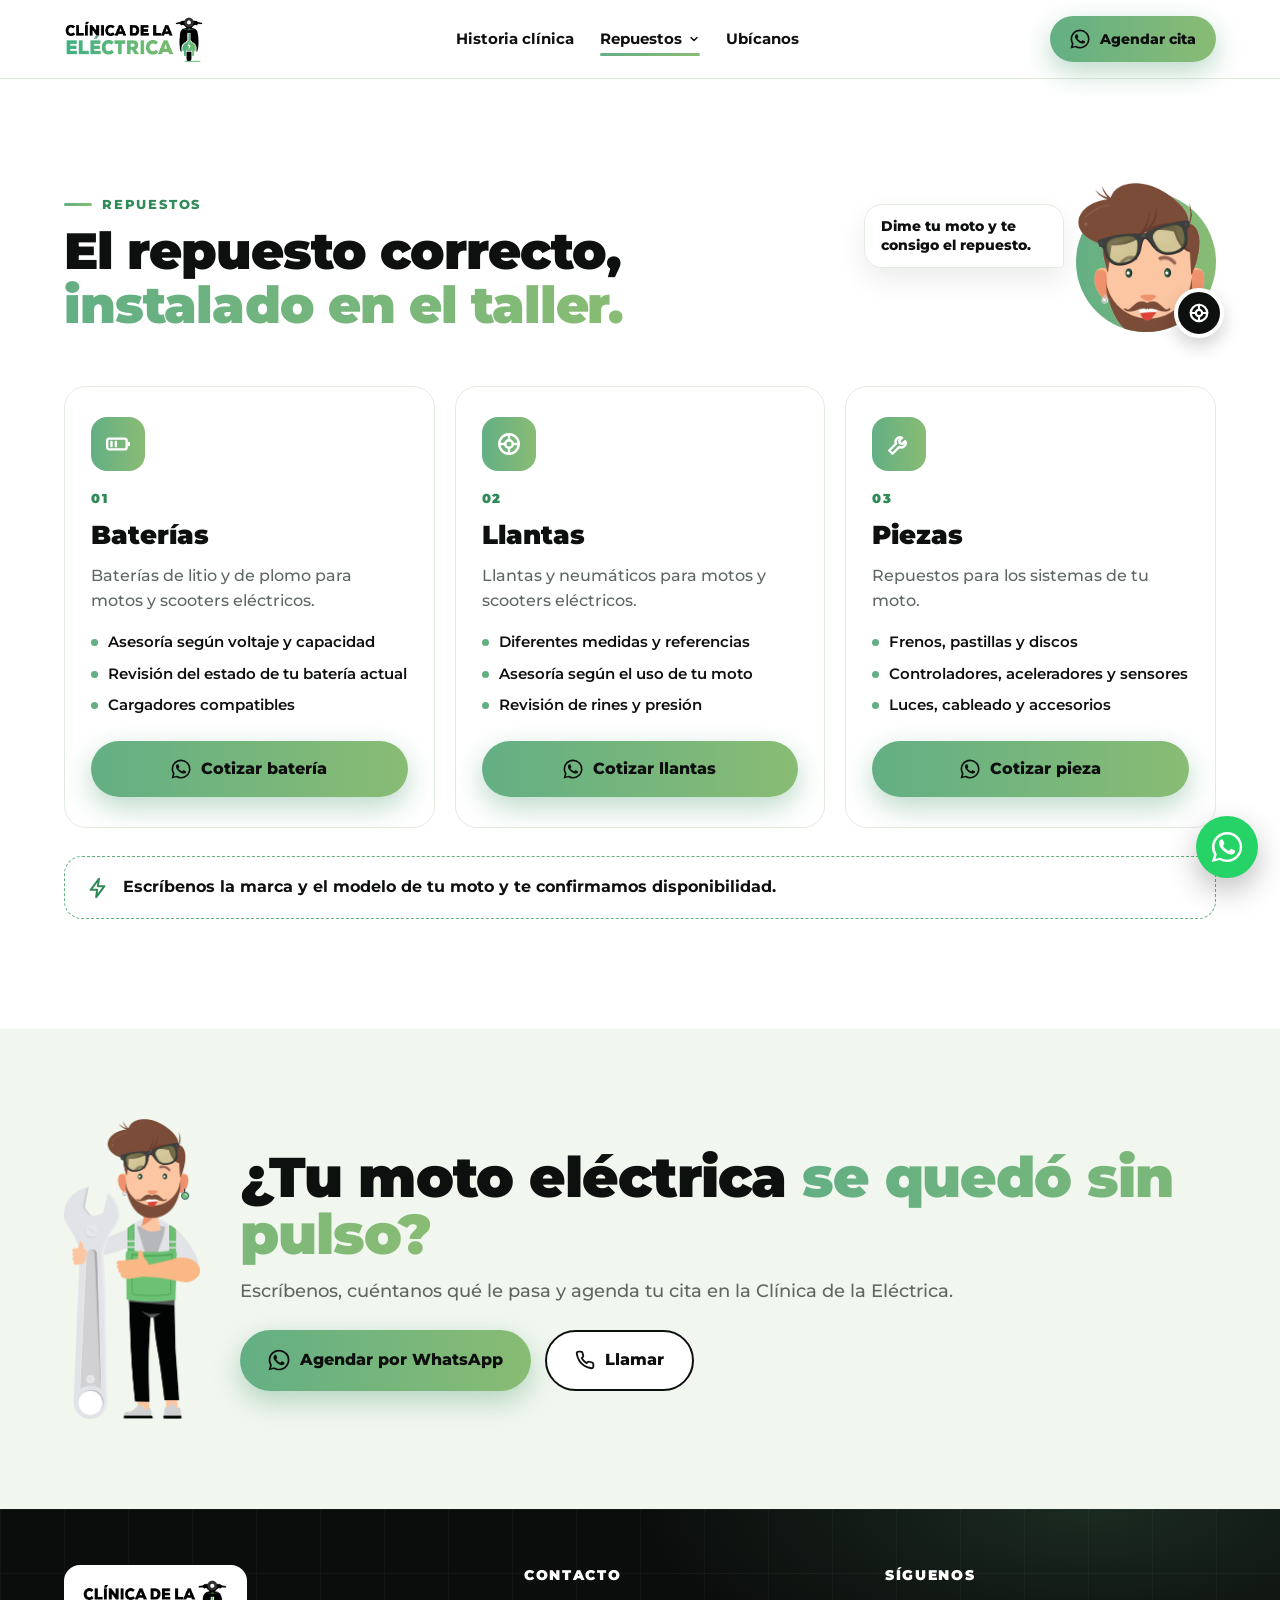
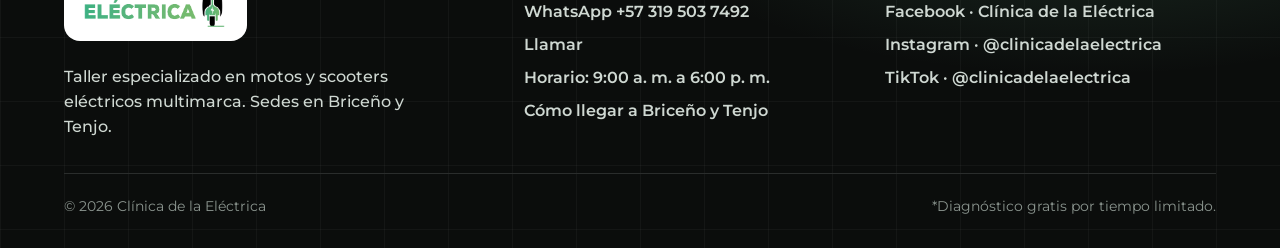
==== commit 6bbfe5a6: "Actualiza sedes, redes y navegación de la Clínica" ====
--- a/repuestos.html
+++ b/repuestos.html
@@ -3,420 +3,27 @@
 <head>
 <meta charset="UTF-8" />
 <meta name="viewport" content="width=device-width, initial-scale=1" />
-<title>Repuestos · Clínica de la Eléctrica</title>
-<meta name="description" content="Baterías de litio y plomo, llantas y piezas para motos y scooters eléctricos. Cotiza por WhatsApp 319 503 7492." />
+<title>Repuestos para motos eléctricas | Briceño y Tenjo</title>
+<meta name="description" content="Baterías, llantas, frenos y repuestos para motos y scooters eléctricos. Consulta disponibilidad en nuestras sedes de Briceño y Tenjo por WhatsApp." />
 <link rel="preconnect" href="https://fonts.googleapis.com" />
 <link rel="preconnect" href="https://fonts.gstatic.com" crossorigin />
 <link href="https://fonts.googleapis.com/css2?family=Montserrat:wght@400;500;600;700;800;900&display=swap" rel="stylesheet" />
 <link rel="icon" href="assets/logo.png" />
-<style>
-:root{
-  --ink:#0e0f0f; --ink2:#2a2d2c; --muted:#5f6763;
-  --g1:#63af84; --g2:#89bc74; --gd:#2f8a57; --gdd:#1f6b40;
-  --soft:#f1f7ef; --line:#e3ece0; --bg:#ffffff;
-  --ok:#5fb37c; --warn:#f2b33d; --bad:#e2574c; --idle:#c9d1cc;
-  --grad:linear-gradient(90deg,var(--g1),var(--g2));
-  --r:22px;
-}
-*{box-sizing:border-box;margin:0;padding:0}
-html{scroll-behavior:smooth}
-body{font-family:'Montserrat',system-ui,sans-serif;color:var(--ink);background:var(--bg);-webkit-font-smoothing:antialiased;line-height:1.55;overflow-x:hidden}
-img{max-width:100%;display:block}
-a{color:inherit;text-decoration:none}
-.wrap{max-width:1200px;margin:0 auto;padding:0 24px}
-.gtxt{background:var(--grad);-webkit-background-clip:text;background-clip:text;color:transparent}
-.btn{display:inline-flex;align-items:center;gap:10px;font-weight:800;border-radius:999px;padding:16px 28px;font-size:1rem;transition:transform .15s, box-shadow .15s, background .15s;cursor:pointer;border:0}
-.btn:hover{transform:translateY(-2px)}
-.btn-g{background:var(--grad);color:#fff;box-shadow:0 10px 28px rgba(47,138,87,.32)}
-.btn-k{background:var(--ink);color:#fff}
-.btn-o{background:#fff;color:var(--ink);border:2px solid var(--ink)}
-.btn svg{flex-shrink:0}
+<link rel="stylesheet" href="assets/site.css" />
 
-/* ── NAV ── */
-header.nav{position:sticky;top:0;z-index:50;background:rgba(255,255,255,.92);backdrop-filter:blur(12px);-webkit-backdrop-filter:blur(12px);border-bottom:1px solid var(--line)}
-.nav .wrap{display:flex;align-items:center;justify-content:space-between;height:78px;gap:24px}
-.nav .logo img{height:46px;width:auto}
-.nav nav{display:flex;gap:26px;font-weight:700;font-size:.92rem}
-.nav nav a{position:relative;padding:6px 0}
-.nav nav a::after{content:"";position:absolute;left:0;bottom:0;height:3px;width:0;background:var(--grad);border-radius:3px;transition:width .2s}
-.nav nav a:hover::after,.nav nav a.on::after{width:100%}
-.nav .btn{padding:12px 20px;font-size:.9rem}
-.burger{display:none;width:46px;height:46px;border-radius:14px;border:1.5px solid var(--line);background:#fff;align-items:center;justify-content:center;cursor:pointer;flex-shrink:0}
-.burger span,.burger span::before,.burger span::after{display:block;width:20px;height:2.5px;border-radius:2px;background:var(--ink);position:relative;transition:transform .2s, background .2s}
-.burger span::before,.burger span::after{content:"";position:absolute;left:0}
-.burger span::before{top:-7px}.burger span::after{top:7px}
-.nav.open .burger span{background:transparent}
-.nav.open .burger span::before{transform:translateY(7px) rotate(45deg)}
-.nav.open .burger span::after{transform:translateY(-7px) rotate(-45deg)}
-.nav-right{display:flex;align-items:center;gap:10px}
-@media(max-width:980px){
-  .nav nav{display:none;position:absolute;top:78px;left:0;right:0;background:#fff;flex-direction:column;gap:0;padding:8px 24px 20px;border-bottom:1px solid var(--line);box-shadow:0 20px 40px rgba(0,0,0,.08)}
-  .nav.open nav{display:flex}
-  .nav nav a{padding:16px 0;border-bottom:1px solid var(--line);font-size:1.05rem}
-  .nav nav a::after{display:none}
-  .burger{display:flex}
-}
-@media(max-width:520px){.nav .btn span{display:none}.nav .btn{padding:12px}}
-
-/* ── HERO ── */
-.hero{position:relative;padding:72px 0 0;overflow:hidden}
-.hero .wrap{display:grid;grid-template-columns:1.15fr .85fr;gap:40px;align-items:center}
-.kicker{display:inline-flex;align-items:center;gap:10px;font-weight:800;font-size:.8rem;letter-spacing:.14em;text-transform:uppercase;color:var(--gd)}
-.kicker::before{content:"";width:28px;height:3px;background:var(--grad);border-radius:3px}
-.hero h1{font-size:clamp(2.6rem,5.6vw,4.6rem);line-height:1.02;font-weight:900;letter-spacing:-.025em;margin:18px 0 20px}
-.hero p.lead{font-size:clamp(1.05rem,1.5vw,1.22rem);color:var(--muted);max-width:36rem;font-weight:500}
-.hero .ctas{display:flex;flex-wrap:wrap;gap:14px;margin-top:32px}
-.hero .art{position:relative;height:560px}
-.hero .art .disc{position:absolute;right:0;bottom:0;width:440px;height:440px;border-radius:50%;background:var(--soft);border:2px solid var(--line)}
-.hero .art .disc::after{content:"";position:absolute;inset:34px;border-radius:50%;border:2px dashed #cfe2cb}
-.hero .art img{position:absolute;right:110px;bottom:-30px;height:590px;width:auto;filter:drop-shadow(0 24px 30px rgba(0,0,0,.15))}
-.hero .art .tag{position:absolute;background:#fff;border-radius:16px;padding:12px 16px;box-shadow:0 14px 34px rgba(0,0,0,.12);font-weight:800;font-size:.88rem;display:flex;align-items:center;gap:10px;border:1px solid var(--line)}
-.hero .art .tag i{width:34px;height:34px;border-radius:10px;background:var(--grad);display:flex;align-items:center;justify-content:center;font-style:normal}
-.hero .art .tag small{display:block;font-weight:600;color:var(--muted);font-size:.74rem}
-.ecg{display:block;width:100%;height:90px;margin-top:40px}
-.ecg{overflow:visible}
-.ecg path{fill:none;stroke:url(#gline);stroke-width:4;stroke-linecap:round;stroke-linejoin:round}
-.ecg .ecg-base{opacity:.35;stroke-width:3}
-.ecg .ecg-run,.ecg .ecg-glow{stroke-dasharray:260 740;stroke-dashoffset:1000;animation:ecgrun 3.2s linear infinite}
-.ecg .ecg-glow{stroke-width:10;opacity:.35;filter:blur(6px)}
-@keyframes ecgrun{to{stroke-dashoffset:-0}}
-@media(max-width:900px){
-  .hero .wrap{grid-template-columns:1fr}
-  .hero .art{height:420px}
-  .hero .art .disc{width:340px;height:340px;right:50%;transform:translateX(50%)}
-  .hero .art img{height:440px;right:50%;transform:translateX(50%)}
-  .hero .art .tag{display:none}
-}
-
-/* ── SECCIONES ── */
-section.sec{padding:110px 0}
-.sec-head{display:grid;grid-template-columns:1fr;gap:28px;align-items:end;margin-bottom:54px}
-.sec-num{font-size:clamp(4rem,9vw,7.5rem);font-weight:900;line-height:.8;letter-spacing:-.04em;background:var(--grad);-webkit-background-clip:text;background-clip:text;color:transparent}
-.sec-head h2{font-size:clamp(2rem,4vw,3.3rem);font-weight:900;line-height:1.05;letter-spacing:-.02em;margin-top:10px}
-.sec-head p{color:var(--muted);font-size:1.08rem;max-width:42rem;margin-top:14px;font-weight:500}
-.soft{background:var(--soft)}
-.dark{position:relative;isolation:isolate;overflow:hidden;color:#fff;background:radial-gradient(ellipse 55% 50% at 88% 12%,rgba(99,175,132,.40),transparent 70%),radial-gradient(ellipse 45% 45% at 8% 92%,rgba(137,188,116,.24),transparent 70%),radial-gradient(ellipse 70% 60% at 50% 55%,rgba(47,138,87,.14),transparent 75%),#0b0d0c}
-.dark::before{content:"";position:absolute;inset:0;z-index:-1;pointer-events:none;background-image:linear-gradient(rgba(255,255,255,.075) 1px,transparent 1px),linear-gradient(90deg,rgba(255,255,255,.075) 1px,transparent 1px);background-size:64px 64px;-webkit-mask-image:radial-gradient(ellipse 85% 85% at 50% 45%,#000 35%,transparent 90%);mask-image:radial-gradient(ellipse 85% 85% at 50% 45%,#000 35%,transparent 90%)}
-.dark .sec-head p{color:#b9c4bd}
-.dark .kicker{color:var(--g2)}
-@media(max-width:700px){.sec-head{grid-template-columns:1fr;gap:6px}section.sec{padding:80px 0}}
-
-/* 01 Despiece */
-.despiece{display:grid;grid-template-columns:1.35fr .65fr;gap:36px;align-items:center}
-.moto-box{position:relative;background:#fff;border:1px solid var(--line);border-radius:28px;padding:28px 20px 16px;box-shadow:0 20px 50px rgba(30,60,40,.07)}
-.moto-box .count{position:absolute;top:20px;left:24px;font-weight:800;font-size:.8rem;letter-spacing:.12em;color:var(--muted);text-transform:uppercase}
-.moto-box .count b{color:var(--ink)}
-.moto-svg{width:100%;height:auto;display:block}
-.moto-svg .part{transition:opacity .3s, filter .3s}
-.moto-svg.focus .part{opacity:.28}
-.moto-svg.focus .part.on{opacity:1;filter:drop-shadow(0 0 10px rgba(99,175,132,.85))}
-.hot{cursor:pointer}
-.hot circle.dot{fill:var(--ink);stroke:#fff;stroke-width:3;transition:fill .2s}
-.hot text{fill:#fff;font:800 13px Montserrat,sans-serif;text-anchor:middle;dominant-baseline:central;pointer-events:none}
-.hot circle.ring{fill:none;stroke:var(--g1);stroke-width:3;opacity:0}
-.hot.on circle.dot{fill:var(--gd)}
-.hot.on circle.ring{animation:ring 1.4s ease-out infinite}
-@keyframes ring{0%{opacity:.9;transform:scale(1)}100%{opacity:0;transform:scale(2)}}
-.hot circle.ring{transform-box:fill-box;transform-origin:center}
-.part-info{min-height:132px;margin-top:6px;padding:18px 22px;border-radius:18px;background:var(--soft)}
-.part-info h3{font-size:1.25rem;font-weight:900}
-.part-info p{color:var(--muted);font-weight:500;margin-top:4px}
-.part-list{list-style:none;display:grid;gap:6px}
-.part-list li{display:flex;align-items:center;gap:14px;padding:11px 14px;border-radius:14px;cursor:pointer;font-weight:700;transition:background .15s}
-.part-list li span{width:34px;height:34px;flex-shrink:0;border-radius:10px;background:var(--soft);display:flex;align-items:center;justify-content:center;font-weight:900;font-size:.8rem;color:var(--gd)}
-.part-list li:hover{background:var(--soft)}
-.part-list li.on{background:var(--ink);color:#fff}
-.part-list li.on span{background:var(--grad);color:#fff}
-@media(max-width:900px){.despiece{grid-template-columns:1fr}.part-list{grid-template-columns:1fr 1fr}}
-
-/* 02 Anatomía */
-.grid4{display:grid;grid-template-columns:repeat(4,1fr);gap:18px}
-.sys{background:#fff;border:1px solid var(--line);border-radius:var(--r);padding:26px 22px;transition:transform .2s, box-shadow .2s}
-.sys:hover{transform:translateY(-4px);box-shadow:0 18px 40px rgba(30,60,40,.09)}
-.ico{width:54px;height:54px;border-radius:16px;background:var(--grad);display:flex;align-items:center;justify-content:center;margin-bottom:18px}
-.sys h3{font-size:1.08rem;font-weight:800;margin-bottom:6px}
-.sys p{color:var(--muted);font-size:.93rem;font-weight:500}
-.note-strip{margin-top:28px;display:flex;align-items:center;gap:14px;font-weight:700;padding:18px 22px;border-radius:18px;background:#fff;border:1px dashed var(--g1)}
-@media(max-width:980px){.grid4{grid-template-columns:1fr 1fr}}
-@media(max-width:560px){.grid4{grid-template-columns:1fr}}
-
-/* 03 Servicios */
-.svc-grid{display:grid;grid-template-columns:repeat(3,1fr);gap:18px}
-.svc{background:rgba(26,28,27,.82);backdrop-filter:blur(4px);-webkit-backdrop-filter:blur(4px);border:1px solid rgba(255,255,255,.09);border-radius:var(--r);padding:28px 26px;position:relative;overflow:hidden}
-.svc .n{font-weight:900;color:var(--g2);font-size:.85rem;letter-spacing:.1em}
-.svc h3{font-size:1.3rem;font-weight:900;margin:8px 0 12px}
-.svc ul{list-style:none;display:grid;gap:7px}
-.svc li{display:flex;gap:10px;color:#cfd8d2;font-weight:500;font-size:.95rem}
-.svc li::before{content:"";flex-shrink:0;width:7px;height:7px;border-radius:50%;background:var(--g1);margin-top:9px}
-.svc.feat{background:var(--grad);border:0;color:#fff}
-.svc.feat .n{color:#fff;opacity:.85}
-.svc.feat li{color:#fff}
-.svc.feat li::before{background:#fff}
-.svc .badge{position:absolute;top:22px;right:22px;background:#fff;color:var(--gdd);font-weight:900;font-size:.75rem;padding:6px 12px;border-radius:999px;letter-spacing:.06em}
-.process{margin-top:56px;background:#141615;border:1px solid #2c302e;border-radius:28px;padding:40px}
-.process h3{font-size:clamp(1.5rem,2.8vw,2.2rem);font-weight:900;line-height:1.1}
-.steps{display:grid;grid-template-columns:repeat(4,1fr);gap:16px;margin:30px 0}
-.step{position:relative;padding:22px;border-radius:18px;background:#1d201f}
-.step b{display:flex;width:42px;height:42px;border-radius:12px;background:var(--grad);align-items:center;justify-content:center;font-weight:900;margin-bottom:14px}
-.step h4{font-weight:800;font-size:1.02rem;margin-bottom:4px}
-.step p{color:#aeb9b2;font-size:.9rem;font-weight:500}
-@media(max-width:980px){.svc-grid{grid-template-columns:1fr 1fr}.steps{grid-template-columns:1fr 1fr}}
-@media(max-width:600px){.svc-grid,.steps{grid-template-columns:1fr}.process{padding:26px}}
-
-/* 04 Batería */
-.bat{display:grid;grid-template-columns:1fr 1fr;gap:48px;align-items:start}
-.bat .big{font-size:clamp(1.8rem,3.4vw,2.8rem);font-weight:900;line-height:1.08;letter-spacing:-.02em}
-.bat p{color:var(--muted);font-weight:500;margin-top:14px;font-size:1.05rem}
-.pack{background:#fff;border:1px solid var(--line);border-radius:28px;padding:26px;box-shadow:0 20px 50px rgba(30,60,40,.07)}
-.pack-top{display:flex;justify-content:space-between;align-items:center;margin-bottom:16px;font-weight:800}
-.pack-top small{color:var(--muted);font-weight:600}
-.cells{display:grid;grid-template-columns:repeat(10,1fr);gap:7px;padding:16px;border-radius:18px;background:#0e0f0f;position:relative}
-.cells::after{content:"";position:absolute;right:-12px;top:50%;transform:translateY(-50%);width:12px;height:44px;background:#0e0f0f;border-radius:0 6px 6px 0}
-.cell{aspect-ratio:1/1.6;border-radius:6px;background:var(--idle);transition:background .35s, transform .35s}
-.cell.ok{background:var(--ok)}.cell.warn{background:var(--warn)}.cell.bad{background:var(--bad)}
-.cell.pop{transform:scale(1.12)}
-.legend{display:flex;flex-wrap:wrap;gap:16px;margin-top:16px;font-weight:700;font-size:.85rem}
-.legend i{display:inline-block;width:12px;height:12px;border-radius:4px;margin-right:6px;vertical-align:-1px}
-.pack .res{margin-top:16px;padding:14px 16px;border-radius:14px;background:var(--soft);font-weight:700;min-height:52px}
-@media(max-width:900px){.bat{grid-template-columns:1fr}}
-
-/* 05 Historia clínica */
-.hc{display:grid;grid-template-columns:.95fr 1.05fr;gap:36px;align-items:start}
-.chart{background:#fff;border-radius:26px;border:1px solid var(--line);overflow:hidden;box-shadow:0 20px 50px rgba(30,60,40,.08)}
-.chart-top{background:var(--ink);color:#fff;padding:22px 26px;display:flex;justify-content:space-between;align-items:center;gap:12px}
-.chart-top b{font-size:1.15rem;font-weight:900}
-.chart-top small{color:var(--g2);font-weight:800;letter-spacing:.1em;font-size:.72rem}
-.chart-body{padding:22px 26px;display:grid;grid-template-columns:1fr 1fr;gap:14px}
-.field small{display:block;color:var(--muted);font-weight:700;font-size:.72rem;letter-spacing:.08em;text-transform:uppercase}
-.field b{font-weight:800}
-.vitals{grid-column:1/-1;display:grid;grid-template-columns:repeat(3,1fr);gap:10px}
-.vital{border:1px solid var(--line);border-radius:14px;padding:12px}
-.vital small{color:var(--muted);font-weight:700;font-size:.75rem}
-.bar{height:8px;border-radius:8px;background:#e8eee6;margin-top:8px;overflow:hidden}
-.bar i{display:block;height:100%;border-radius:8px;background:var(--grad)}
-.timeline{display:grid;gap:14px}
-.entry{display:grid;grid-template-columns:auto 1fr;gap:18px;padding:20px 22px;border-radius:20px;background:#fff;border:1px solid var(--line)}
-.entry .d{font-weight:900;color:var(--gd);font-size:.85rem;white-space:nowrap;min-width:78px}
-.entry h4{font-weight:800}
-.entry p{color:var(--muted);font-weight:500;font-size:.93rem}
-.ex{display:inline-block;margin-top:14px;font-size:.78rem;color:var(--muted);font-weight:600}
-@media(max-width:900px){.hc{grid-template-columns:1fr}}
-
-/* 06 Flotas */
-.fleet{display:grid;grid-template-columns:.9fr 1.1fr;gap:40px;align-items:center}
-.fleet-list{display:grid;grid-template-columns:1fr;gap:14px}
-.fl{padding:22px;border-radius:20px;background:rgba(255,255,255,.06);border:1px solid rgba(255,255,255,.12)}
-.fl b{color:var(--g2);font-weight:900;font-size:.85rem}
-.fl h4{font-weight:800;margin:6px 0 4px}
-.fl p{color:#b9c4bd;font-size:.92rem;font-weight:500}
-.zones{display:flex;flex-wrap:wrap;gap:10px;margin-top:24px}
-.zones span{padding:10px 18px;border-radius:999px;border:1.5px solid var(--g1);font-weight:800;font-size:.9rem}
-@media(max-width:900px){.fleet{grid-template-columns:1fr}}
-@media(max-width:560px){.fleet-list{grid-template-columns:1fr}}
-
-/* 07 Ubicación */
-.route{display:grid;grid-template-columns:repeat(4,1fr);gap:16px}
-.rstep{position:relative;border-radius:22px;overflow:hidden;aspect-ratio:3/4;background:#ddd}
-.rstep img{width:100%;height:100%;object-fit:cover}
-.rstep::after{content:"";position:absolute;inset:0;background:linear-gradient(to top,rgba(0,0,0,.78) 0%,rgba(0,0,0,0) 55%)}
-.rstep div{position:absolute;left:18px;right:18px;bottom:18px;z-index:1;color:#fff}
-.rstep b{display:inline-flex;width:34px;height:34px;border-radius:10px;background:var(--grad);align-items:center;justify-content:center;font-weight:900;margin-bottom:10px}
-.rstep h4{font-weight:900;font-size:1.15rem;line-height:1.15}
-.rstep.here{outline:4px solid var(--g1);outline-offset:-4px}
-.info{display:grid;grid-template-columns:repeat(4,1fr);gap:16px;margin-top:26px}
-.info a,.info div{display:flex;gap:14px;align-items:center;padding:20px;border-radius:20px;background:#fff;border:1px solid var(--line);font-weight:800;transition:border-color .15s}
-.info a:hover{border-color:var(--g1)}
-.info small{display:block;color:var(--muted);font-weight:600;font-size:.8rem}
-.info .ic{width:46px;height:46px;flex-shrink:0;border-radius:14px;background:var(--soft);display:flex;align-items:center;justify-content:center}
-@media(max-width:980px){.route,.info{grid-template-columns:1fr 1fr}}
-@media(max-width:520px){.info{grid-template-columns:1fr}}
-
-/* CTA final + footer */
-.cta-final{padding:90px 0;background:var(--soft);overflow:hidden}
-.cta-final .wrap{display:grid;grid-template-columns:auto 1fr;gap:40px;align-items:center}
-.cta-final img{height:300px;width:auto}
-.cta-final h2{font-size:clamp(2rem,4.4vw,3.6rem);font-weight:900;line-height:1.02;letter-spacing:-.02em}
-.cta-final p{color:var(--muted);font-weight:500;margin:14px 0 26px;font-size:1.1rem}
-@media(max-width:760px){.cta-final .wrap{grid-template-columns:1fr;text-align:center}.cta-final img{margin:0 auto;height:220px}.cta-final .btns{justify-content:center}}
-footer{background:radial-gradient(ellipse 50% 70% at 85% 0%,rgba(99,175,132,.18),transparent 70%),linear-gradient(rgba(255,255,255,.035) 1px,transparent 1px) 0 0/64px 64px,linear-gradient(90deg,rgba(255,255,255,.035) 1px,transparent 1px) 0 0/64px 64px,#0b0d0c;color:#cfd8d2;padding:56px 0 30px}
-footer .top{display:grid;grid-template-columns:1.3fr 1fr 1fr;gap:30px;padding-bottom:34px;border-bottom:1px solid #2a2d2c}
-footer .lg{background:#fff;border-radius:16px;padding:14px 18px;display:inline-block}
-footer .lg img{height:48px;width:auto}
-footer h5{color:#fff;font-weight:900;font-size:.85rem;letter-spacing:.12em;text-transform:uppercase;margin-bottom:14px}
-footer ul{list-style:none;display:grid;gap:8px;font-weight:600}
-footer a:hover{color:var(--g2)}
-footer .bot{padding-top:22px;font-size:.85rem;color:#8b958f;display:flex;justify-content:space-between;flex-wrap:wrap;gap:10px}
-@media(max-width:760px){footer .top{grid-template-columns:1fr}}
-
-@media(max-width:600px){
-  .wrap{padding:0 18px}
-  .nav .wrap{height:68px}.nav .logo img{height:38px}.nav nav{top:68px}
-  .hero{padding-top:40px}
-  .hero h1{font-size:2.5rem}
-  .hero .ctas .btn{width:100%;justify-content:center}
-  .hero .art{height:320px;margin-top:6px}
-  .hero .art .disc{width:270px;height:270px}
-  .hero .art img{height:350px;bottom:-14px}
-  .ecg{margin-top:10px;height:60px}
-  .sec-head{margin-bottom:34px}
-  .sec-num{font-size:3.6rem}
-  .sec-head h2{font-size:2rem}
-  .moto-box{padding:40px 6px 8px;border-radius:22px}
-  .moto-box .count{top:14px;left:16px}
-  .part-info{margin:8px 6px 0;padding:14px 16px}
-  .part-list{display:flex;overflow-x:auto;gap:8px;padding:4px 2px 10px;scroll-snap-type:x mandatory;-webkit-overflow-scrolling:touch}
-  .part-list li{flex:none;white-space:nowrap;padding:9px 14px 9px 9px;border:1px solid var(--line);scroll-snap-align:start}
-  .part-list li span{width:28px;height:28px}
-  .grid4{grid-template-columns:1fr 1fr;gap:12px}
-  .sys{padding:18px 14px}.sys h3{font-size:.98rem}.sys p{font-size:.82rem}
-  .ico{width:42px;height:42px;border-radius:12px;margin-bottom:12px}.ico svg{width:22px;height:22px}
-  .note-strip{font-size:.9rem}
-  .svc{padding:22px 20px}
-  .process .btn,.bat .btn,.fleet .btn,.cta-final .btn{width:100%;justify-content:center}
-  .chart-body{grid-template-columns:1fr 1fr;padding:18px}
-  .chart-top{padding:18px}.chart-top b{font-size:1rem}
-  .entry{grid-template-columns:1fr;gap:4px}
-  .cells{grid-template-columns:repeat(10,1fr);gap:4px;padding:10px}
-  .route{gap:10px}.rstep h4{font-size:.98rem}.rstep div{left:12px;right:12px;bottom:12px}
-  .cta-final{padding:64px 0}
-  .wa-float{width:56px;height:56px;right:16px;bottom:16px}
-}
-.wa-float{position:fixed;right:22px;bottom:22px;z-index:60;width:62px;height:62px;border-radius:50%;background:#25d366;display:flex;align-items:center;justify-content:center;box-shadow:0 12px 30px rgba(0,0,0,.25)}
-.reveal{opacity:0;transform:translateY(24px);transition:opacity .7s ease, transform .7s ease}
-.reveal.in{opacity:1;transform:none}
-@media(prefers-reduced-motion:reduce){.reveal{opacity:1;transform:none;transition:none}.ecg path{animation:none}.ecg .ecg-run{stroke-dasharray:none}}
-
-/* dropdown repuestos */
-.dd{position:relative;display:flex;align-items:center}
-.dd-t{display:inline-flex!important;align-items:center;gap:6px}
-.dd-t svg{transition:transform .2s}
-.dd:hover .dd-t svg,.dd:focus-within .dd-t svg{transform:rotate(180deg)}
-.dd-m{position:absolute;top:100%;left:-14px;padding-top:14px;opacity:0;visibility:hidden;transform:translateY(6px);transition:opacity .18s,transform .18s,visibility .18s}
-.dd-m::before{content:"";position:absolute;inset:14px 0 0;background:#fff;border:1px solid var(--line);border-radius:16px;box-shadow:0 18px 40px rgba(0,0,0,.1);z-index:-1}
-.dd:hover .dd-m,.dd:focus-within .dd-m{opacity:1;visibility:visible;transform:none}
-.dd-m a{display:block;padding:11px 18px!important;min-width:180px;margin:0 6px;border-radius:10px}
-.dd-m a:first-child{margin-top:6px}.dd-m a:last-child{margin-bottom:6px}
-.dd-m a::after{display:none}
-.dd-m a:hover{background:var(--soft);color:var(--gd)}
-@media(max-width:980px){
-  .dd{flex-direction:column;align-items:stretch}
-  .dd-t svg{display:none}
-  .dd-m{position:static;opacity:1;visibility:visible;transform:none;padding:0 0 0 18px}
-  .dd-m::before{display:none}
-  .dd-m a{margin:0;min-width:0;border-radius:0;font-size:.95rem!important;color:var(--muted)}
-  .dd-m a:first-child{margin-top:0}.dd-m a:last-child{margin-bottom:0}
-}
-/* repuestos */
-.rep-grid{display:grid;grid-template-columns:repeat(3,1fr);gap:20px}
-.rep{background:#fff;border:1px solid var(--line);border-radius:var(--r);padding:30px 26px;display:flex;flex-direction:column;scroll-margin-top:100px;transition:transform .2s,box-shadow .2s}
-.rep:hover{transform:translateY(-4px);box-shadow:0 18px 40px rgba(30,60,40,.09)}
-.rep .n{font-weight:900;color:var(--gd);font-size:.8rem;letter-spacing:.14em}
-.rep h3{font-size:1.6rem;font-weight:900;margin:6px 0 10px}
-.rep>p{color:var(--muted);font-weight:500;margin-bottom:16px}
-.rep ul{list-style:none;display:grid;gap:8px;margin-bottom:24px;flex:1}
-.rep li{display:flex;gap:10px;font-weight:600;font-size:.95rem}
-.rep li::before{content:"";flex-shrink:0;width:7px;height:7px;border-radius:50%;background:var(--g1);margin-top:9px}
-.rep .btn{justify-content:center}
-@media(max-width:900px){.rep-grid{grid-template-columns:1fr}}
-
-/* mascota guía por sección */
-.sec-head.has-guia{grid-template-columns:1fr auto}
-.guia{display:flex;align-items:flex-end;gap:12px}
-.guia .bub{background:#fff;color:var(--ink);border:1px solid var(--line);border-radius:18px 18px 4px 18px;padding:12px 16px;font-weight:800;font-size:.9rem;line-height:1.3;max-width:200px;box-shadow:0 12px 28px rgba(0,0,0,.08);margin-bottom:64px}
-.dark .guia .bub{border-color:transparent}
-.guia .av{position:relative;width:140px;height:140px;border-radius:50%;background:var(--grad);flex-shrink:0}
-.guia .clip{position:absolute;left:0;right:0;bottom:0;height:200px;overflow:hidden;border-radius:0 0 70px 70px}
-.guia .clip img{position:absolute;left:50%;bottom:-46px;width:150px;transform:translateX(-50%)}
-.guia .prop{position:absolute;right:-8px;bottom:-6px;width:50px;height:50px;border-radius:50%;background:var(--ink);display:flex;align-items:center;justify-content:center;border:4px solid #fff;box-shadow:0 8px 18px rgba(0,0,0,.18)}
-.soft .guia .prop{border-color:var(--soft)}
-.dark .guia .prop{background:var(--gd);border-color:var(--ink)}
-.reveal .guia .av{transform:scale(.85);transition:transform .6s cubic-bezier(.3,1.6,.5,1) .2s}
-.reveal.in .guia .av{transform:none}
-@media(max-width:1100px){.guia .bub{display:none}}
-@media(max-width:700px){
-  .sec-head.has-guia{grid-template-columns:1fr}
-  .guia{flex-direction:row-reverse;justify-content:flex-end;margin-top:22px}
-  .guia .bub{display:block;margin-bottom:30px;border-radius:18px 18px 18px 4px;max-width:none;flex:1}
-  .guia .av{width:96px;height:96px}
-  .guia .clip{height:140px;border-radius:0 0 48px 48px}
-  .guia .clip img{width:104px;bottom:-32px}
-  .guia .prop{width:38px;height:38px;border-width:3px;right:-6px;bottom:-4px}
-  .guia .prop svg{width:17px;height:17px}
-}
-
-/* proceso animado */
-.steps-bar{position:relative;height:4px;border-radius:4px;background:#2c302e;margin-top:28px;overflow:hidden}
-.steps-bar i{position:absolute;left:0;top:0;bottom:0;width:25%;background:var(--grad);border-radius:4px;transition:width .6s ease;box-shadow:0 0 12px rgba(137,188,116,.7)}
-.steps{margin-top:18px}
-.step{opacity:.5;cursor:pointer;transition:opacity .4s,transform .4s,box-shadow .4s,background .4s;padding:14px 14px 22px}
-.step.on{opacity:1;transform:translateY(-4px);background:#222725;box-shadow:0 0 0 1px rgba(99,175,132,.55),0 22px 44px rgba(47,138,87,.2)}
-.step b,.step h4,.step p{margin-left:8px;margin-right:8px}
-.scene{position:relative;height:180px;border-radius:14px;margin-bottom:18px;overflow:hidden;background:radial-gradient(circle at 28% 105%,rgba(99,175,132,.45),transparent 62%),linear-gradient(rgba(255,255,255,.05) 1px,transparent 1px) 0 0/22px 22px,linear-gradient(90deg,rgba(255,255,255,.05) 1px,transparent 1px) 0 0/22px 22px,#151817}
-.scene .m{position:absolute;left:6px;bottom:-34px;width:124px;transform:translateY(26px) rotate(0);transition:transform .6s cubic-bezier(.3,1.5,.5,1)}
-.scene .m-ok{width:150px;left:-8px;bottom:-24px}
-.step.on .scene .m{transform:translateY(0) rotate(var(--r,0deg))}
-.pr{position:absolute;right:12px;top:16px;bottom:16px;width:52%;display:flex;align-items:center;justify-content:center}
-.pr-scan .moto-mini{opacity:.9}
-.pr-scan .lupa{position:absolute;left:0;top:18%}
-.step.on .pr-scan .lupa{animation:scan 1.8s ease-in-out infinite alternate}
-@keyframes scan{from{transform:translate(-4px,0) rotate(-8deg)}to{transform:translate(60px,14px) rotate(8deg)}}
-.pr-talk{flex-direction:column;gap:10px;align-items:flex-end}
-.talk{display:flex;gap:6px;background:#fff;border-radius:16px 16px 4px 16px;padding:14px 16px;align-self:flex-start}
-.talk span{width:9px;height:9px;border-radius:50%;background:var(--gd);opacity:.3}
-.step.on .talk span{animation:dot 1.2s infinite}
-.talk span:nth-child(2){animation-delay:.2s!important}.talk span:nth-child(3){animation-delay:.4s!important}
-@keyframes dot{0%,60%,100%{opacity:.3;transform:none}30%{opacity:1;transform:translateY(-4px)}}
-.photo{width:62px;height:50px;border-radius:10px;background:var(--grad);display:flex;align-items:center;justify-content:center;transform:rotate(6deg) scale(.8);opacity:0;transition:all .5s .3s cubic-bezier(.3,1.5,.5,1)}
-.step.on .photo{transform:rotate(6deg) scale(1);opacity:1}
-.msg{background:#dcf8c6;color:#0e0f0f;border-radius:14px 14px 4px 14px;padding:10px 14px;display:grid;grid-template-columns:auto 1fr;gap:2px 8px;align-items:center;font-size:.78rem;font-weight:700;min-width:130px;transform:translateY(30px);opacity:0;transition:all .6s cubic-bezier(.3,1.4,.5,1)}
-.msg svg{color:#25a35a}
-.msg .amt{grid-column:1/-1;font-size:1.25rem;font-weight:900;letter-spacing:.04em}
-.msg em{grid-column:1/-1;justify-self:end;font-style:normal;color:#34b7f1;font-size:.75rem;opacity:0;transition:opacity .3s 1s}
-.step.on .msg{transform:none;opacity:1}
-.step.on .msg em{opacity:1}
-.ok{width:66px;height:66px;border-radius:50%;background:var(--grad);display:flex;align-items:center;justify-content:center;box-shadow:0 0 0 8px rgba(137,188,116,.15);transform:scale(.4);opacity:0;transition:all .5s .2s cubic-bezier(.3,1.7,.5,1)}
-.step.on .ok{transform:scale(1);opacity:1}
-.sp{position:absolute;width:10px;height:10px;border-radius:50%;background:var(--g2);opacity:0}
-.s1{top:12%;left:30%}.s2{top:20%;right:6%}.s3{bottom:14%;right:22%}
-.step.on .sp{animation:spark 1.6s ease-out infinite}
-.step.on .s2{animation-delay:.4s}.step.on .s3{animation-delay:.8s}
-@keyframes spark{0%{opacity:0;transform:scale(.3)}30%{opacity:1;transform:scale(1)}100%{opacity:0;transform:scale(.2) translateY(-14px)}}
-@media(max-width:980px){.steps-bar{display:none}}
-@media(max-width:600px){.scene{height:160px}.step{opacity:1}.step:not(.on){transform:none}}
-@media(prefers-reduced-motion:reduce){.step *{animation:none!important;transition:none!important}}
-
-/* mantenimiento */
-button{font-family:inherit}
-.bat p b{color:var(--ink)}
-.mt-bar{height:6px;border-radius:6px;background:var(--line);overflow:hidden;margin-bottom:14px}
-.mt-bar i{display:block;height:100%;width:0;background:var(--grad);transition:width .5s ease}
-.mt-list{list-style:none;display:grid;gap:8px}
-.mt-body{display:grid;grid-template-rows:0fr;transition:grid-template-rows .55s ease}
-.mt-body>div{overflow:hidden}
-.mt.open .mt-body{grid-template-rows:1fr}
-.pack.mt .mt-bar{margin-bottom:0}
-.mt.open .mt-bar{margin-bottom:14px}
-#mt-run .chev{transition:transform .3s}
-#mt-run[aria-expanded="true"] .chev{transform:rotate(180deg)}
-.mt-list li{display:grid;grid-template-columns:30px 1fr auto;gap:12px;align-items:center;padding:12px 14px;border-radius:14px;border:1px solid var(--line);transition:background .3s,border-color .3s}
-.mt-list li i{width:30px;height:30px;border-radius:50%;border:2px solid var(--idle);position:relative;transition:all .3s}
-.mt-list li b{display:block;font-weight:800;font-size:.95rem}
-.mt-list li small{color:var(--muted);font-weight:600;font-size:.8rem}
-.mt-list li em{font-style:normal;font-weight:800;font-size:.72rem;letter-spacing:.06em;text-transform:uppercase;padding:6px 10px;border-radius:999px;opacity:0;transform:scale(.7);transition:all .35s cubic-bezier(.3,1.6,.5,1)}
-.mt-list li.chk{background:var(--soft);border-color:var(--g1)}
-.mt-list li.chk i{border-color:var(--g1);border-top-color:transparent;animation:spin .6s linear infinite}
-@keyframes spin{to{transform:rotate(360deg)}}
-.mt-list li.on i{background:var(--grad);border-color:transparent}
-.mt-list li.on i::after{content:"";position:absolute;left:9px;top:5px;width:7px;height:12px;border:solid #fff;border-width:0 3px 3px 0;transform:rotate(45deg)}
-.mt-list li.on em{opacity:1;transform:none}
-.mt-list li[data-s="ok"] em{background:#e3f3e8;color:var(--gd)}
-.mt-list li[data-s="ajuste"] em{background:#eef6e6;color:#5b8a3a}
-.mt-list li[data-s="cambio"] em{background:#fdf1dc;color:#b9811a}
-.mt-list li[data-s="cambio"].on i{background:var(--warn)}
-@media(max-width:600px){.mt-list li{grid-template-columns:26px 1fr;padding:10px 12px}.mt-list li i{width:26px;height:26px}.mt-list li.on i::after{left:8px;top:4px;width:6px;height:11px}.mt-list li em{grid-column:2;justify-self:start}}
-</style>
+<link rel="canonical" href="https://sang488.github.io/clinica-de-la-electrica/repuestos.html" />
+<meta property="og:type" content="website" />
+<meta property="og:locale" content="es_CO" />
+<meta property="og:site_name" content="Clínica de la Eléctrica" />
+<meta property="og:title" content="Repuestos para motos eléctricas | Briceño y Tenjo" />
+<meta property="og:description" content="Baterías, llantas, frenos y repuestos para motos y scooters eléctricos. Consulta disponibilidad en nuestras sedes de Briceño y Tenjo por WhatsApp." />
+<meta property="og:url" content="https://sang488.github.io/clinica-de-la-electrica/repuestos.html" />
+<meta property="og:image" content="https://sang488.github.io/clinica-de-la-electrica/assets/logo.png" />
+<meta property="og:image:alt" content="Clínica de la Eléctrica" />
+<script type="application/ld+json">{"@context": "https://schema.org", "@graph": [{"@type": "AutoRepair", "@id": "https://sang488.github.io/clinica-de-la-electrica/#sede-briceno", "name": "Clínica de la Eléctrica · Briceño", "url": "https://sang488.github.io/clinica-de-la-electrica/ubicanos.html#sede-briceno", "telephone": "+573195037492", "description": "Pasando el puente de Briceño, al lado de la iglesia.", "address": {"@type": "PostalAddress", "addressLocality": "Briceño", "addressRegion": "Cundinamarca", "addressCountry": "CO"}, "sameAs": ["https://www.facebook.com/profile.php?id=100094913809642", "https://www.instagram.com/clinicadelaelectrica/", "https://www.tiktok.com/@clinicadelaelectrica"]}, {"@type": "AutoRepair", "@id": "https://sang488.github.io/clinica-de-la-electrica/#sede-tenjo", "name": "Clínica de la Eléctrica · Tenjo", "url": "https://sang488.github.io/clinica-de-la-electrica/ubicanos.html#sede-tenjo", "telephone": "+573195037492", "description": "Pasando el hospital, diagonal a la notaría.", "address": {"@type": "PostalAddress", "addressLocality": "Tenjo", "addressRegion": "Cundinamarca", "addressCountry": "CO"}, "sameAs": ["https://www.facebook.com/profile.php?id=100094913809642", "https://www.instagram.com/clinicadelaelectrica/", "https://www.tiktok.com/@clinicadelaelectrica"]}]}</script>
 </head>
 <body>
+<a class="skip-link" href="#contenido">Saltar al contenido</a>
 
 <svg width="0" height="0" style="position:absolute" aria-hidden="true">
   <defs>
@@ -430,8 +37,8 @@
 <!-- ══════════ NAV ══════════ -->
 <header class="nav" id="topnav">
   <div class="wrap">
-    <a href="index.html" class="logo"><img src="assets/logo.png" alt="Clínica de la Eléctrica" /></a>
-    <nav>
+    <a href="index.html" class="logo"><img src="assets/logo.png" alt="Clínica de la Eléctrica" width="890" height="290" decoding="async" /></a>
+    <nav id="main-menu" aria-label="Navegación principal">
       <a href="index.html#historia">Historia clínica</a>
       <div class="dd">
         <a href="repuestos.html" class="dd-t on">Repuestos <svg width="12" height="12" viewBox="0 0 24 24" fill="none" stroke="currentColor" stroke-width="3" stroke-linecap="round" stroke-linejoin="round"><path d="M6 9l6 6 6-6"/></svg></a>
@@ -444,11 +51,12 @@
       <a href="ubicanos.html">Ubícanos</a>
     </nav>
     <div class="nav-right">
-      <a class="btn btn-g wa-link" href="#" target="_blank" rel="noopener"><svg width="20" height="20"><use href="#i-wa"/></svg><span>Agendar cita</span></a>
-      <button class="burger" type="button" aria-label="Menú" onclick="this.closest('.nav').classList.toggle('open')"><span></span></button>
+      <a class="btn btn-g wa-link" aria-label="Agendar cita por WhatsApp" href="https://wa.me/573195037492?text=Hola%2C%20quiero%20agendar%20una%20cita%20en%20la%20Cl%C3%ADnica%20de%20la%20El%C3%A9ctrica" target="_blank" rel="noopener"><svg width="20" height="20"><use href="#i-wa"/></svg><span>Agendar cita</span></a>
+      <button class="burger" type="button" aria-label="Abrir menú" aria-expanded="false" aria-controls="main-menu"><span></span></button>
     </div>
   </div>
 </header>
+<main id="contenido">
 
 <!-- ══════════ HERO ══════════ -->
 <!-- ══════════ 06 REPUESTOS ══════════ -->
@@ -457,14 +65,14 @@
     <div class="sec-head has-guia reveal">
       <div>
         <span class="kicker">Repuestos</span>
-        <h2>El repuesto correcto, <span class="gtxt">instalado en el taller.</span></h2>
+        <h1>El repuesto correcto, <span class="gtxt">instalado en el taller.</span></h1>
       </div>
-      <div class="guia" aria-hidden="true"><div class="bub">Dime tu moto y te consigo el repuesto.</div><div class="av"><div class="clip"><img src="assets/mascota_busto.png" alt="" loading="lazy" /></div><span class="prop"><svg width="22" height="22" viewBox="0 0 24 24" fill="none" stroke="#fff" stroke-width="2.4" stroke-linecap="round" stroke-linejoin="round"><circle cx="12" cy="12" r="9"/><circle cx="12" cy="12" r="3.5"/><path d="M12 3v5.5M12 15.5V21M3 12h5.5M15.5 12H21"/></svg></span></div></div>
+      <div class="guia" aria-hidden="true"><div class="bub">Dime tu moto y te consigo el repuesto.</div><div class="av"><div class="clip"><img src="assets/mascota_busto.png" alt="" loading="lazy" width="360" height="500" decoding="async" /></div><span class="prop"><svg width="22" height="22" viewBox="0 0 24 24" fill="none" stroke="#fff" stroke-width="2.4" stroke-linecap="round" stroke-linejoin="round"><circle cx="12" cy="12" r="9"/><circle cx="12" cy="12" r="3.5"/><path d="M12 3v5.5M12 15.5V21M3 12h5.5M15.5 12H21"/></svg></span></div></div>
     </div>
     <div class="rep-grid reveal">
-      <article class="rep" id="rep-baterias"><div class="ico"><svg width="26" height="26" viewBox="0 0 24 24" fill="none" stroke="#fff" stroke-width="2.2" stroke-linecap="round" stroke-linejoin="round"><rect x="2" y="7" width="18" height="10" rx="2"/><path d="M22 11v2M6 10v4M10 10v4"/></svg></div><span class="n">01</span><h3>Baterías</h3><p>Baterías de litio y de plomo para motos y scooters eléctricos.</p><ul><li>Asesoría según voltaje y capacidad</li><li>Revisión del estado de tu batería actual</li><li>Cargadores compatibles</li></ul><a class="btn btn-g wa-link" data-msg="Hola, quiero cotizar una batería para mi moto eléctrica" href="#" target="_blank" rel="noopener"><svg width="20" height="20"><use href="#i-wa"/></svg>Cotizar batería</a></article>
-      <article class="rep" id="rep-llantas"><div class="ico"><svg width="26" height="26" viewBox="0 0 24 24" fill="none" stroke="#fff" stroke-width="2.2" stroke-linecap="round" stroke-linejoin="round"><circle cx="12" cy="12" r="9"/><circle cx="12" cy="12" r="3.5"/><path d="M12 3v5.5M12 15.5V21M3 12h5.5M15.5 12H21"/></svg></div><span class="n">02</span><h3>Llantas</h3><p>Llantas y neumáticos para motos y scooters eléctricos.</p><ul><li>Diferentes medidas y referencias</li><li>Asesoría según el uso de tu moto</li><li>Revisión de rines y presión</li></ul><a class="btn btn-g wa-link" data-msg="Hola, quiero cotizar llantas para mi moto eléctrica" href="#" target="_blank" rel="noopener"><svg width="20" height="20"><use href="#i-wa"/></svg>Cotizar llantas</a></article>
-      <article class="rep" id="rep-piezas"><div class="ico"><svg width="26" height="26" viewBox="0 0 24 24" fill="none" stroke="#fff" stroke-width="2.2" stroke-linecap="round" stroke-linejoin="round"><path d="M14.7 6.3a4 4 0 0 0-5.4 5.4L3 18l3 3 6.3-6.3a4 4 0 0 0 5.4-5.4l-2.5 2.5-2.4-.6-.6-2.4z"/></svg></div><span class="n">03</span><h3>Piezas</h3><p>Repuestos para los sistemas de tu moto.</p><ul><li>Frenos, pastillas y discos</li><li>Controladores, aceleradores y sensores</li><li>Luces, cableado y accesorios</li></ul><a class="btn btn-g wa-link" data-msg="Hola, necesito un repuesto para mi moto eléctrica" href="#" target="_blank" rel="noopener"><svg width="20" height="20"><use href="#i-wa"/></svg>Cotizar pieza</a></article>
+      <article class="rep" id="rep-baterias"><div class="ico"><svg width="26" height="26" viewBox="0 0 24 24" fill="none" stroke="#fff" stroke-width="2.2" stroke-linecap="round" stroke-linejoin="round"><rect x="2" y="7" width="18" height="10" rx="2"/><path d="M22 11v2M6 10v4M10 10v4"/></svg></div><span class="n">01</span><h2>Baterías</h2><p>Baterías de litio y de plomo para motos y scooters eléctricos.</p><ul><li>Asesoría según voltaje y capacidad</li><li>Revisión del estado de tu batería actual</li><li>Cargadores compatibles</li></ul><a class="btn btn-g wa-link" data-msg="Hola, quiero cotizar una batería para mi moto eléctrica" href="https://wa.me/573195037492?text=Hola%2C%20quiero%20cotizar%20una%20bater%C3%ADa%20para%20mi%20moto%20el%C3%A9ctrica" target="_blank" rel="noopener"><svg width="20" height="20"><use href="#i-wa"/></svg>Cotizar batería</a></article>
+      <article class="rep" id="rep-llantas"><div class="ico"><svg width="26" height="26" viewBox="0 0 24 24" fill="none" stroke="#fff" stroke-width="2.2" stroke-linecap="round" stroke-linejoin="round"><circle cx="12" cy="12" r="9"/><circle cx="12" cy="12" r="3.5"/><path d="M12 3v5.5M12 15.5V21M3 12h5.5M15.5 12H21"/></svg></div><span class="n">02</span><h2>Llantas</h2><p>Llantas y neumáticos para motos y scooters eléctricos.</p><ul><li>Diferentes medidas y referencias</li><li>Asesoría según el uso de tu moto</li><li>Revisión de rines y presión</li></ul><a class="btn btn-g wa-link" data-msg="Hola, quiero cotizar llantas para mi moto eléctrica" href="https://wa.me/573195037492?text=Hola%2C%20quiero%20cotizar%20llantas%20para%20mi%20moto%20el%C3%A9ctrica" target="_blank" rel="noopener"><svg width="20" height="20"><use href="#i-wa"/></svg>Cotizar llantas</a></article>
+      <article class="rep" id="rep-piezas"><div class="ico"><svg width="26" height="26" viewBox="0 0 24 24" fill="none" stroke="#fff" stroke-width="2.2" stroke-linecap="round" stroke-linejoin="round"><path d="M14.7 6.3a4 4 0 0 0-5.4 5.4L3 18l3 3 6.3-6.3a4 4 0 0 0 5.4-5.4l-2.5 2.5-2.4-.6-.6-2.4z"/></svg></div><span class="n">03</span><h2>Piezas</h2><p>Repuestos para los sistemas de tu moto.</p><ul><li>Frenos, pastillas y discos</li><li>Controladores, aceleradores y sensores</li><li>Luces, cableado y accesorios</li></ul><a class="btn btn-g wa-link" data-msg="Hola, necesito un repuesto para mi moto eléctrica" href="https://wa.me/573195037492?text=Hola%2C%20necesito%20un%20repuesto%20para%20mi%20moto%20el%C3%A9ctrica" target="_blank" rel="noopener"><svg width="20" height="20"><use href="#i-wa"/></svg>Cotizar pieza</a></article>
     </div>
     <div class="note-strip reveal"><svg width="22" height="22" style="color:var(--gd)"><use href="#i-bolt"/></svg>Escríbenos la marca y el modelo de tu moto y te confirmamos disponibilidad.</div>
   </div>
@@ -472,38 +80,41 @@
 
 <section class="cta-final">
   <div class="wrap">
-    <img src="assets/mascota.png" alt="" loading="lazy" />
+    <img src="assets/mascota.png" alt="" loading="lazy" width="547" height="1204" decoding="async" />
     <div>
       <h2>¿Tu moto eléctrica <span class="gtxt">se quedó sin pulso?</span></h2>
       <p>Escríbenos, cuéntanos qué le pasa y agenda tu cita en la Clínica de la Eléctrica.</p>
       <div class="btns" style="display:flex;flex-wrap:wrap;gap:14px">
-        <a class="btn btn-g wa-link" href="#" target="_blank" rel="noopener"><svg width="22" height="22"><use href="#i-wa"/></svg>Agendar por WhatsApp</a>
+        <a class="btn btn-g wa-link" href="https://wa.me/573195037492?text=Hola%2C%20quiero%20agendar%20una%20cita%20en%20la%20Cl%C3%ADnica%20de%20la%20El%C3%A9ctrica" target="_blank" rel="noopener"><svg width="22" height="22"><use href="#i-wa"/></svg>Agendar por WhatsApp</a>
         <a class="btn btn-o" href="tel:+573195037492"><svg width="20" height="20"><use href="#i-phone"/></svg>Llamar</a>
       </div>
     </div>
   </div>
 </section>
 
+</main>
 <footer>
   <div class="wrap">
     <div class="top">
       <div>
-        <span class="lg"><img src="assets/logo.png" alt="Clínica de la Eléctrica" /></span>
-        <p style="margin-top:16px;max-width:24rem;font-weight:500">Taller especializado en motos y scooters eléctricos multimarca. Sede Briceño.</p>
+        <span class="lg"><img src="assets/logo.png" alt="Clínica de la Eléctrica" width="890" height="290" decoding="async" /></span>
+        <p style="margin-top:16px;max-width:24rem;font-weight:500">Taller especializado en motos y scooters eléctricos multimarca. Sedes en Briceño y Tenjo.</p>
       </div>
       <div>
-        <h5>Contacto</h5>
+        <h2>Contacto</h2>
         <ul>
-          <li><a class="wa-link" href="#" target="_blank" rel="noopener">WhatsApp +57 319 503 7492</a></li>
+          <li><a class="wa-link" href="https://wa.me/573195037492?text=Hola%2C%20quiero%20agendar%20una%20cita%20en%20la%20Cl%C3%ADnica%20de%20la%20El%C3%A9ctrica" target="_blank" rel="noopener">WhatsApp +57 319 503 7492</a></li>
           <li><a href="tel:+573195037492">Llamar</a></li>
-          <li>Horario: 9:00 AM – 6:00 PM</li>
+          <li>Horario: 9:00 a. m. a 6:00 p. m.</li>
+          <li><a href="ubicanos.html">Cómo llegar a Briceño y Tenjo</a></li>
         </ul>
       </div>
       <div>
-        <h5>Síguenos</h5>
+        <h2>Síguenos</h2>
         <ul>
-          <li><a href="https://www.facebook.com/Clinicadelaelectrica" target="_blank" rel="noopener">Facebook · Clinicadelaelectrica</a></li>
-          <li><a href="https://www.instagram.com/clinicadelaelectrica/" target="_blank" rel="noopener">Instagram · @Clinicadelaelectrica</a></li>
+          <li><a href="https://www.facebook.com/profile.php?id=100094913809642" target="_blank" rel="noopener">Facebook · Clínica de la Eléctrica</a></li>
+          <li><a href="https://www.instagram.com/clinicadelaelectrica/" target="_blank" rel="noopener">Instagram · @clinicadelaelectrica</a></li>
+          <li><a href="https://www.tiktok.com/@clinicadelaelectrica" target="_blank" rel="noopener">TikTok · @clinicadelaelectrica</a></li>
         </ul>
       </div>
     </div>
@@ -511,97 +122,8 @@
   </div>
 </footer>
 
-<a class="wa-float wa-link" href="#" target="_blank" rel="noopener" aria-label="WhatsApp"><svg width="32" height="32" style="color:#fff"><use href="#i-wa"/></svg></a>
+<a class="wa-float wa-link" href="https://wa.me/573195037492?text=Hola%2C%20quiero%20agendar%20una%20cita%20en%20la%20Cl%C3%ADnica%20de%20la%20El%C3%A9ctrica" target="_blank" rel="noopener" aria-label="WhatsApp"><svg width="32" height="32" style="color:#fff"><use href="#i-wa"/></svg></a>
 
-<script>
-// ── WhatsApp ──
-var WA = '573195037492';
-var WA_MSG = 'Hola, quiero agendar una cita en la Clínica de la Eléctrica';
-document.querySelectorAll('.wa-link').forEach(function(a){
-  a.href = 'https://wa.me/' + WA + '?text=' + encodeURIComponent(a.dataset.msg || WA_MSG);
-});
-document.getElementById('yr').textContent = new Date().getFullYear();
-document.querySelectorAll('#topnav nav a').forEach(function(a){ a.addEventListener('click', function(){ document.getElementById('topnav').classList.remove('open'); }); });
-
-// ── 01 Despiece interactivo ──
-if (document.getElementById('moto')) {
-var PARTS = [
-  {t:'Batería de litio o plomo', d:'Revisamos estado, voltaje, conexiones y cuánta autonomía real le queda.', x:418, y:282},
-  {t:'Motor', d:'El motor va en la rueda trasera. Revisamos ruidos, fuerza, sensores y rodamientos.', x:676, y:330},
-  {t:'Controlador', d:'Es el cerebro: reparte la energía de la batería al motor. Revisamos fallas y cortes.', x:597, y:288},
-  {t:'Carga', d:'Cargador, puerto y cables. Si tu moto no carga o carga lento, aquí está la pista.', x:445, y:244},
-  {t:'Frenos', d:'Pastillas, discos y el sensor que corta el motor al frenar.', x:228, y:340},
-  {t:'Suspensión', d:'Amortiguadores delanteros y traseros: golpes, fugas y ajuste.', x:240, y:196},
-  {t:'Llantas y rodamientos', d:'Desgaste, presión, pinchazos y rodamientos de las ruedas.', x:134, y:420},
-  {t:'Tablero y controles', d:'Pantalla, acelerador, botones y manubrio.', x:282, y:44},
-  {t:'Luces e instalación', d:'Luces, direccionales, pito y todo el cableado de la moto.', x:262, y:118},
-  {t:'Chasis y carrocería', d:'Estructura, tornillería, piso y piezas plásticas.', x:600, y:262}
-];
-var svg = document.getElementById('moto'), hots = document.getElementById('hots'), list = document.getElementById('plist');
-var NS = 'http://www.w3.org/2000/svg', cur = 0, timer, HR = window.innerWidth < 600 ? 24 : 16;
-PARTS.forEach(function(p, i){
-  var g = document.createElementNS(NS,'g'); g.setAttribute('class','hot'); g.dataset.i = i;
-  g.innerHTML = '<circle class="ring" cx="'+p.x+'" cy="'+p.y+'" r="'+HR+'"/><circle class="dot" cx="'+p.x+'" cy="'+p.y+'" r="'+HR+'"/><text x="'+p.x+'" y="'+(p.y+1)+'"'+(HR>16?' style="font-size:19px"':'')+'>'+String(i+1).padStart(2,'0')+'</text>';
-  g.addEventListener('click', function(){ show(i, true); });
-  hots.appendChild(g);
-  var li = document.createElement('li'); li.innerHTML = '<span>'+String(i+1).padStart(2,'0')+'</span>'+p.t;
-  li.addEventListener('click', function(){ show(i, true); });
-  list.appendChild(li);
-});
-function show(i, user){
-  cur = i;
-  svg.classList.add('focus');
-  svg.querySelectorAll('.part').forEach(function(el){ el.classList.toggle('on', +el.dataset.p === i+1); });
-  hots.querySelectorAll('.hot').forEach(function(el){ el.classList.toggle('on', +el.dataset.i === i); });
-  list.querySelectorAll('li').forEach(function(el, k){ el.classList.toggle('on', k === i); if (k === i && window.innerWidth < 600) list.scrollTo({left: el.offsetLeft - 8, behavior: 'smooth'}); });
-  document.getElementById('pc-n').textContent = String(i+1).padStart(2,'0');
-  document.getElementById('pi-t').textContent = PARTS[i].t;
-  document.getElementById('pi-d').textContent = PARTS[i].d;
-  if (user) { clearInterval(timer); timer = setInterval(next, 6000); }
-}
-function next(){ show((cur+1) % PARTS.length); }
-show(0); timer = setInterval(next, 3800);
-}
-
-// ── 04 Mantenimiento ──
-(function(){
-  var list=document.getElementById('mt-list'); if(!list) return;
-  var li=[].slice.call(list.children), fill=document.getElementById('mt-fill'), st=document.getElementById('mt-st'), res=document.getElementById('mt-res'), busy=false, done=false;
-  function run(){
-    if(busy) return; busy=true; done=true;
-    li.forEach(function(el){ el.className=''; }); fill.style.width='0%';
-    st.textContent='Revisando…'; res.textContent='El técnico revisa la moto punto por punto…';
-    li.forEach(function(el,k){
-      setTimeout(function(){ el.classList.add('chk'); }, 650*k+200);
-      setTimeout(function(){ el.classList.remove('chk'); el.classList.add('on'); fill.style.width=((k+1)/li.length*100)+'%';
-        if(k===li.length-1){ st.textContent='Revisión completa'; res.innerHTML='<span style="color:var(--gd)">Lista para rodar otro año.</span> Te contamos todo lo que encontramos antes de hacer cualquier cambio.'; busy=false; }
-      }, 650*k+650);
-    });
-  }
-  var btn=document.getElementById('mt-run'), card=list.closest('.mt');
-  btn.addEventListener('click', function(){
-    var open=!card.classList.contains('open');
-    card.classList.toggle('open', open);
-    btn.setAttribute('aria-expanded', open);
-    btn.querySelector('span').textContent = open ? 'Ocultar lista' : 'Ver qué revisamos';
-    if(open){ setTimeout(run, 250); }
-  });
-})();
-
-// ── Aparición al hacer scroll ──
-var io = new IntersectionObserver(function(es){ es.forEach(function(e){ if (e.isIntersecting) { e.target.classList.add('in'); io.unobserve(e.target); } }); }, {threshold: .12});
-document.querySelectorAll('.reveal').forEach(function(el){ io.observe(el); });
-
-// proceso animado
-(function(){
-  var st=[].slice.call(document.querySelectorAll('#steps .step')), fill=document.getElementById('steps-fill'), cur=0, t=null, vis=false, hold=false;
-  if(!st.length) return;
-  function go(i){ cur=i; st.forEach(function(s,k){ s.classList.toggle('on',k===i); }); fill.style.width=((i+1)*25)+'%'; }
-  function tick(){ if(vis && !hold) go((cur+1)%st.length); }
-  st.forEach(function(s,k){ s.addEventListener('mouseenter',function(){ hold=true; go(k); }); s.addEventListener('mouseleave',function(){ hold=false; }); s.addEventListener('click',function(){ go(k); }); });
-  new IntersectionObserver(function(e){ vis=e[0].isIntersecting; }, {threshold:.3}).observe(document.getElementById('steps'));
-  t=setInterval(tick,3200);
-})();
-</script>
+<script src="assets/site.js" defer></script>
 </body>
 </html>
--- a/assets/site.css
+++ b/assets/site.css
@@ -0,0 +1,451 @@
+
+:root{
+  --ink:#0e0f0f; --ink2:#2a2d2c; --muted:#5f6763;
+  --g1:#63af84; --g2:#89bc74; --gd:#2f8a57; --gdd:#1f6b40;
+  --soft:#f1f7ef; --line:#e3ece0; --bg:#ffffff;
+  --ok:#5fb37c; --warn:#f2b33d; --bad:#e2574c; --idle:#c9d1cc;
+  --grad:linear-gradient(90deg,var(--g1),var(--g2));
+  --r:22px;
+}
+*{box-sizing:border-box;margin:0;padding:0}
+html{scroll-behavior:smooth}
+body{font-family:'Montserrat',system-ui,sans-serif;color:var(--ink);background:var(--bg);-webkit-font-smoothing:antialiased;line-height:1.55;overflow-x:hidden}
+img{max-width:100%;display:block}
+a{color:inherit;text-decoration:none}
+.wrap{max-width:1200px;margin:0 auto;padding:0 24px}
+.gtxt{background:var(--grad);-webkit-background-clip:text;background-clip:text;color:transparent}
+.btn{display:inline-flex;align-items:center;gap:10px;font-weight:800;border-radius:999px;padding:16px 28px;font-size:1rem;transition:transform .15s, box-shadow .15s, background .15s;cursor:pointer;border:0}
+.btn:hover{transform:translateY(-2px)}
+.btn-g{background:var(--grad);color:#fff;box-shadow:0 10px 28px rgba(47,138,87,.32)}
+.btn-k{background:var(--ink);color:#fff}
+.btn-o{background:#fff;color:var(--ink);border:2px solid var(--ink)}
+.btn svg{flex-shrink:0}
+
+/* ── NAV ── */
+header.nav{position:sticky;top:0;z-index:50;background:rgba(255,255,255,.92);backdrop-filter:blur(12px);-webkit-backdrop-filter:blur(12px);border-bottom:1px solid var(--line)}
+.nav .wrap{display:flex;align-items:center;justify-content:space-between;height:78px;gap:24px}
+.nav .logo img{height:46px;width:auto}
+.nav nav{display:flex;gap:26px;font-weight:700;font-size:.92rem}
+.nav nav a{position:relative;padding:6px 0}
+.nav nav a::after{content:"";position:absolute;left:0;bottom:0;height:3px;width:0;background:var(--grad);border-radius:3px;transition:width .2s}
+.nav nav a:hover::after,.nav nav a.on::after{width:100%}
+.nav .btn{padding:12px 20px;font-size:.9rem}
+.burger{display:none;width:46px;height:46px;border-radius:14px;border:1.5px solid var(--line);background:#fff;align-items:center;justify-content:center;cursor:pointer;flex-shrink:0}
+.burger span,.burger span::before,.burger span::after{display:block;width:20px;height:2.5px;border-radius:2px;background:var(--ink);position:relative;transition:transform .2s, background .2s}
+.burger span::before,.burger span::after{content:"";position:absolute;left:0}
+.burger span::before{top:-7px}.burger span::after{top:7px}
+.nav.open .burger span{background:transparent}
+.nav.open .burger span::before{transform:translateY(7px) rotate(45deg)}
+.nav.open .burger span::after{transform:translateY(-7px) rotate(-45deg)}
+.nav-right{display:flex;align-items:center;gap:10px}
+@media(max-width:980px){
+  .nav nav{display:none;position:absolute;top:78px;left:0;right:0;background:#fff;flex-direction:column;gap:0;padding:8px 24px 20px;border-bottom:1px solid var(--line);box-shadow:0 20px 40px rgba(0,0,0,.08)}
+  .nav.open nav{display:flex}
+  .nav nav a{padding:16px 0;border-bottom:1px solid var(--line);font-size:1.05rem}
+  .nav nav a::after{display:none}
+  .burger{display:flex}
+}
+@media(max-width:520px){.nav .btn span{display:none}.nav .btn{padding:12px}}
+
+/* ── HERO ── */
+.hero{position:relative;padding:72px 0 0;overflow:hidden}
+.hero .wrap{display:grid;grid-template-columns:1.15fr .85fr;gap:40px;align-items:center}
+.kicker{display:inline-flex;align-items:center;gap:10px;font-weight:800;font-size:.8rem;letter-spacing:.14em;text-transform:uppercase;color:var(--gd)}
+.kicker::before{content:"";width:28px;height:3px;background:var(--grad);border-radius:3px}
+.hero h1{font-size:clamp(2.6rem,5.6vw,4.6rem);line-height:1.02;font-weight:900;letter-spacing:-.025em;margin:18px 0 20px}
+.hero p.lead{font-size:clamp(1.05rem,1.5vw,1.22rem);color:var(--muted);max-width:36rem;font-weight:500}
+.hero .ctas{display:flex;flex-wrap:wrap;gap:14px;margin-top:32px}
+.hero .art{position:relative;height:560px}
+.hero .art .disc{position:absolute;right:0;bottom:0;width:440px;height:440px;border-radius:50%;background:var(--soft);border:2px solid var(--line)}
+.hero .art .disc::after{content:"";position:absolute;inset:34px;border-radius:50%;border:2px dashed #cfe2cb}
+.hero .art img{position:absolute;right:110px;bottom:-30px;height:590px;width:auto;filter:drop-shadow(0 24px 30px rgba(0,0,0,.15))}
+.hero .art .tag{position:absolute;background:#fff;border-radius:16px;padding:12px 16px;box-shadow:0 14px 34px rgba(0,0,0,.12);font-weight:800;font-size:.88rem;display:flex;align-items:center;gap:10px;border:1px solid var(--line)}
+.hero .art .tag i{width:34px;height:34px;border-radius:10px;background:var(--grad);display:flex;align-items:center;justify-content:center;font-style:normal}
+.hero .art .tag small{display:block;font-weight:600;color:var(--muted);font-size:.74rem}
+.ecg{display:block;width:100%;height:90px;margin-top:40px}
+.ecg{overflow:visible}
+.ecg path{fill:none;stroke:url(#gline);stroke-width:4;stroke-linecap:round;stroke-linejoin:round}
+.ecg .ecg-base{opacity:.35;stroke-width:3}
+.ecg .ecg-run,.ecg .ecg-glow{stroke-dasharray:260 740;stroke-dashoffset:1000;animation:ecgrun 3.2s linear infinite}
+.ecg .ecg-glow{stroke-width:10;opacity:.35;filter:blur(6px)}
+@keyframes ecgrun{to{stroke-dashoffset:-0}}
+@media(max-width:900px){
+  .hero .wrap{grid-template-columns:1fr}
+  .hero .art{height:420px}
+  .hero .art .disc{width:340px;height:340px;right:50%;transform:translateX(50%)}
+  .hero .art img{height:440px;right:50%;transform:translateX(50%)}
+  .hero .art .tag{display:none}
+}
+
+/* ── SECCIONES ── */
+section.sec{padding:110px 0}
+.sec-head{display:grid;grid-template-columns:1fr;gap:28px;align-items:end;margin-bottom:54px}
+.sec-num{font-size:clamp(4rem,9vw,7.5rem);font-weight:900;line-height:.8;letter-spacing:-.04em;background:var(--grad);-webkit-background-clip:text;background-clip:text;color:transparent}
+.sec-head h1,.sec-head h2{font-size:clamp(2rem,4vw,3.3rem);font-weight:900;line-height:1.05;letter-spacing:-.02em;margin-top:10px}
+.sec-head p{color:var(--muted);font-size:1.08rem;max-width:42rem;margin-top:14px;font-weight:500}
+.soft{background:var(--soft)}
+.dark{position:relative;isolation:isolate;overflow:hidden;color:#fff;background:radial-gradient(ellipse 55% 50% at 88% 12%,rgba(99,175,132,.40),transparent 70%),radial-gradient(ellipse 45% 45% at 8% 92%,rgba(137,188,116,.24),transparent 70%),radial-gradient(ellipse 70% 60% at 50% 55%,rgba(47,138,87,.14),transparent 75%),#0b0d0c}
+.dark::before{content:"";position:absolute;inset:0;z-index:-1;pointer-events:none;background-image:linear-gradient(rgba(255,255,255,.075) 1px,transparent 1px),linear-gradient(90deg,rgba(255,255,255,.075) 1px,transparent 1px);background-size:64px 64px;-webkit-mask-image:radial-gradient(ellipse 85% 85% at 50% 45%,#000 35%,transparent 90%);mask-image:radial-gradient(ellipse 85% 85% at 50% 45%,#000 35%,transparent 90%)}
+.dark .sec-head p{color:#b9c4bd}
+.dark .kicker{color:var(--g2)}
+@media(max-width:700px){.sec-head{grid-template-columns:1fr;gap:6px}section.sec{padding:80px 0}}
+
+/* 01 Despiece */
+.despiece{display:grid;grid-template-columns:1.35fr .65fr;gap:36px;align-items:center}
+.moto-box{position:relative;background:#fff;border:1px solid var(--line);border-radius:28px;padding:28px 20px 16px;box-shadow:0 20px 50px rgba(30,60,40,.07)}
+.moto-box .count{position:absolute;top:20px;left:24px;font-weight:800;font-size:.8rem;letter-spacing:.12em;color:var(--muted);text-transform:uppercase}
+.moto-box .count b{color:var(--ink)}
+.moto-svg{width:100%;height:auto;display:block}
+.moto-svg .part{transition:opacity .3s, filter .3s}
+.moto-svg.focus .part{opacity:.28}
+.moto-svg.focus .part.on{opacity:1;filter:drop-shadow(0 0 10px rgba(99,175,132,.85))}
+.hot{cursor:pointer}
+.hot circle.dot{fill:var(--ink);stroke:#fff;stroke-width:3;transition:fill .2s}
+.hot text{fill:#fff;font:800 13px Montserrat,sans-serif;text-anchor:middle;dominant-baseline:central;pointer-events:none}
+.hot circle.ring{fill:none;stroke:var(--g1);stroke-width:3;opacity:0}
+.hot.on circle.dot{fill:var(--gd)}
+.hot.on circle.ring{animation:ring 1.4s ease-out infinite}
+@keyframes ring{0%{opacity:.9;transform:scale(1)}100%{opacity:0;transform:scale(2)}}
+.hot circle.ring{transform-box:fill-box;transform-origin:center}
+.part-info{min-height:132px;margin-top:6px;padding:18px 22px;border-radius:18px;background:var(--soft)}
+.part-info h3{font-size:1.25rem;font-weight:900}
+.part-info p{color:var(--muted);font-weight:500;margin-top:4px}
+.part-list{list-style:none;display:grid;gap:6px}
+.part-list li{display:flex;align-items:center;padding:0;border-radius:14px;cursor:pointer;font-weight:700;transition:background .15s}
+.part-list li span{width:34px;height:34px;flex-shrink:0;border-radius:10px;background:var(--soft);display:flex;align-items:center;justify-content:center;font-weight:900;font-size:.8rem;color:var(--gd)}
+.part-list li:hover{background:var(--soft)}
+.part-list li.on{background:var(--ink);color:#fff}
+.part-list li.on span{background:var(--grad);color:var(--ink)}
+@media(max-width:900px){.despiece{grid-template-columns:1fr}.part-list{grid-template-columns:1fr 1fr}}
+
+/* 02 Anatomía */
+.grid4{display:grid;grid-template-columns:repeat(4,1fr);gap:18px}
+.sys{background:#fff;border:1px solid var(--line);border-radius:var(--r);padding:26px 22px;transition:transform .2s, box-shadow .2s}
+.sys:hover{transform:translateY(-4px);box-shadow:0 18px 40px rgba(30,60,40,.09)}
+.ico{width:54px;height:54px;border-radius:16px;background:var(--grad);display:flex;align-items:center;justify-content:center;margin-bottom:18px}
+.sys h3{font-size:1.08rem;font-weight:800;margin-bottom:6px}
+.sys p{color:var(--muted);font-size:.93rem;font-weight:500}
+.note-strip{margin-top:28px;display:flex;align-items:center;gap:14px;font-weight:700;padding:18px 22px;border-radius:18px;background:#fff;border:1px dashed var(--g1)}
+@media(max-width:980px){.grid4{grid-template-columns:1fr 1fr}}
+@media(max-width:560px){.grid4{grid-template-columns:1fr}}
+
+/* 03 Servicios */
+.svc-grid{display:grid;grid-template-columns:repeat(3,1fr);gap:18px}
+.svc{background:rgba(26,28,27,.82);backdrop-filter:blur(4px);-webkit-backdrop-filter:blur(4px);border:1px solid rgba(255,255,255,.09);border-radius:var(--r);padding:28px 26px;position:relative;overflow:hidden}
+.svc .n{font-weight:900;color:var(--g2);font-size:.85rem;letter-spacing:.1em}
+.svc h3{font-size:1.3rem;font-weight:900;margin:8px 0 12px}
+.svc ul{list-style:none;display:grid;gap:7px}
+.svc li{display:flex;gap:10px;color:#cfd8d2;font-weight:500;font-size:.95rem}
+.svc li::before{content:"";flex-shrink:0;width:7px;height:7px;border-radius:50%;background:var(--g1);margin-top:9px}
+.svc.feat{background:var(--grad);border:0;color:#fff}
+.svc.feat .n{color:#fff;opacity:.85}
+.svc.feat li{color:#fff}
+.svc.feat li::before{background:#fff}
+.svc .badge{position:absolute;top:22px;right:22px;background:#fff;color:var(--gdd);font-weight:900;font-size:.75rem;padding:6px 12px;border-radius:999px;letter-spacing:.06em}
+.process{margin-top:56px;background:#141615;border:1px solid #2c302e;border-radius:28px;padding:40px}
+.process h3{font-size:clamp(1.5rem,2.8vw,2.2rem);font-weight:900;line-height:1.1}
+.steps{display:grid;grid-template-columns:repeat(4,1fr);gap:16px;margin:30px 0}
+.step{position:relative;padding:22px;border-radius:18px;background:#1d201f}
+.step b{display:flex;width:42px;height:42px;border-radius:12px;background:var(--grad);align-items:center;justify-content:center;font-weight:900;margin-bottom:14px}
+.step h3{font-weight:800;font-size:1.02rem;margin-bottom:4px}
+.step p{color:#aeb9b2;font-size:.9rem;font-weight:500}
+@media(max-width:980px){.svc-grid{grid-template-columns:1fr 1fr}.steps{grid-template-columns:1fr 1fr}}
+@media(max-width:600px){.svc-grid,.steps{grid-template-columns:1fr}.process{padding:26px}}
+
+/* 04 Batería */
+.bat{display:grid;grid-template-columns:1fr 1fr;gap:48px;align-items:start}
+.bat .big{font-size:clamp(1.8rem,3.4vw,2.8rem);font-weight:900;line-height:1.08;letter-spacing:-.02em}
+.bat p{color:var(--muted);font-weight:500;margin-top:14px;font-size:1.05rem}
+.pack{background:#fff;border:1px solid var(--line);border-radius:28px;padding:26px;box-shadow:0 20px 50px rgba(30,60,40,.07)}
+.pack-top{display:flex;justify-content:space-between;align-items:center;margin-bottom:16px;font-weight:800}
+.pack-top small{color:var(--muted);font-weight:600}
+.cells{display:grid;grid-template-columns:repeat(10,1fr);gap:7px;padding:16px;border-radius:18px;background:#0e0f0f;position:relative}
+.cells::after{content:"";position:absolute;right:-12px;top:50%;transform:translateY(-50%);width:12px;height:44px;background:#0e0f0f;border-radius:0 6px 6px 0}
+.cell{aspect-ratio:1/1.6;border-radius:6px;background:var(--idle);transition:background .35s, transform .35s}
+.cell.ok{background:var(--ok)}.cell.warn{background:var(--warn)}.cell.bad{background:var(--bad)}
+.cell.pop{transform:scale(1.12)}
+.legend{display:flex;flex-wrap:wrap;gap:16px;margin-top:16px;font-weight:700;font-size:.85rem}
+.legend i{display:inline-block;width:12px;height:12px;border-radius:4px;margin-right:6px;vertical-align:-1px}
+.pack .res{margin-top:16px;padding:14px 16px;border-radius:14px;background:var(--soft);font-weight:700;min-height:52px}
+@media(max-width:900px){.bat{grid-template-columns:1fr}}
+
+/* 05 Historia clínica */
+.hc{display:grid;grid-template-columns:.95fr 1.05fr;gap:36px;align-items:start}
+.chart{background:#fff;border-radius:26px;border:1px solid var(--line);overflow:hidden;box-shadow:0 20px 50px rgba(30,60,40,.08)}
+.chart-top{background:var(--ink);color:#fff;padding:22px 26px;display:flex;justify-content:space-between;align-items:center;gap:12px}
+.chart-top b{font-size:1.15rem;font-weight:900}
+.chart-top small{color:var(--g2);font-weight:800;letter-spacing:.1em;font-size:.72rem}
+.chart-body{padding:22px 26px;display:grid;grid-template-columns:1fr 1fr;gap:14px}
+.field small{display:block;color:var(--muted);font-weight:700;font-size:.72rem;letter-spacing:.08em;text-transform:uppercase}
+.field b{font-weight:800}
+.vitals{grid-column:1/-1;display:grid;grid-template-columns:repeat(3,1fr);gap:10px}
+.vital{border:1px solid var(--line);border-radius:14px;padding:12px}
+.vital small{color:var(--muted);font-weight:700;font-size:.75rem}
+.bar{height:8px;border-radius:8px;background:#e8eee6;margin-top:8px;overflow:hidden}
+.bar i{display:block;height:100%;border-radius:8px;background:var(--grad)}
+.timeline{display:grid;gap:14px}
+.entry{display:grid;grid-template-columns:auto 1fr;gap:18px;padding:20px 22px;border-radius:20px;background:#fff;border:1px solid var(--line)}
+.entry .d{font-weight:900;color:var(--gd);font-size:.85rem;white-space:nowrap;min-width:78px}
+.entry h3{font-weight:800}
+.entry p{color:var(--muted);font-weight:500;font-size:.93rem}
+.ex{display:inline-block;margin-top:14px;font-size:.78rem;color:var(--muted);font-weight:600}
+@media(max-width:900px){.hc{grid-template-columns:1fr}}
+
+/* 06 Flotas */
+.fleet{display:grid;grid-template-columns:.9fr 1.1fr;gap:40px;align-items:center}
+.fleet-list{display:grid;grid-template-columns:1fr;gap:14px}
+.fl{padding:22px;border-radius:20px;background:rgba(255,255,255,.06);border:1px solid rgba(255,255,255,.12)}
+.fl b{color:var(--g2);font-weight:900;font-size:.85rem}
+.fl h3{font-weight:800;margin:6px 0 4px}
+.fl p{color:#b9c4bd;font-size:.92rem;font-weight:500}
+.zones{display:flex;flex-wrap:wrap;gap:10px;margin-top:24px}
+.zones span{padding:10px 18px;border-radius:999px;border:1.5px solid var(--g1);font-weight:800;font-size:.9rem}
+@media(max-width:900px){.fleet{grid-template-columns:1fr}}
+@media(max-width:560px){.fleet-list{grid-template-columns:1fr}}
+
+/* 07 Ubicación */
+.route{display:grid;grid-template-columns:repeat(4,1fr);gap:16px}
+.rstep{position:relative;border-radius:22px;overflow:hidden;aspect-ratio:3/4;background:#ddd}
+.rstep img{width:100%;height:100%;object-fit:cover}
+.rstep::after{content:"";position:absolute;inset:0;background:linear-gradient(to top,rgba(0,0,0,.78) 0%,rgba(0,0,0,0) 55%)}
+.rstep div{position:absolute;left:18px;right:18px;bottom:18px;z-index:1;color:#fff}
+.rstep b{display:inline-flex;width:34px;height:34px;border-radius:10px;background:var(--grad);align-items:center;justify-content:center;font-weight:900;margin-bottom:10px}
+.rstep h3{font-weight:900;font-size:1.15rem;line-height:1.15}
+.rstep.here{outline:4px solid var(--g1);outline-offset:-4px}
+.info{display:grid;grid-template-columns:repeat(4,1fr);gap:16px;margin-top:26px}
+.info a,.info div{display:flex;gap:14px;align-items:center;padding:20px;border-radius:20px;background:#fff;border:1px solid var(--line);font-weight:800;transition:border-color .15s}
+.info a:hover{border-color:var(--g1)}
+.info small{display:block;color:var(--muted);font-weight:600;font-size:.8rem}
+.info .ic{width:46px;height:46px;flex-shrink:0;border-radius:14px;background:var(--soft);display:flex;align-items:center;justify-content:center}
+@media(max-width:980px){.route,.info{grid-template-columns:1fr 1fr}}
+@media(max-width:520px){.info{grid-template-columns:1fr}}
+
+/* CTA final + footer */
+.cta-final{padding:90px 0;background:var(--soft);overflow:hidden}
+.cta-final .wrap{display:grid;grid-template-columns:auto 1fr;gap:40px;align-items:center}
+.cta-final img{height:300px;width:auto}
+.cta-final h2{font-size:clamp(2rem,4.4vw,3.6rem);font-weight:900;line-height:1.02;letter-spacing:-.02em}
+.cta-final p{color:var(--muted);font-weight:500;margin:14px 0 26px;font-size:1.1rem}
+@media(max-width:760px){.cta-final .wrap{grid-template-columns:1fr;text-align:center}.cta-final img{margin:0 auto;height:220px}.cta-final .btns{justify-content:center}}
+footer{background:radial-gradient(ellipse 50% 70% at 85% 0%,rgba(99,175,132,.18),transparent 70%),linear-gradient(rgba(255,255,255,.035) 1px,transparent 1px) 0 0/64px 64px,linear-gradient(90deg,rgba(255,255,255,.035) 1px,transparent 1px) 0 0/64px 64px,#0b0d0c;color:#cfd8d2;padding:56px 0 30px}
+footer .top{display:grid;grid-template-columns:1.3fr 1fr 1fr;gap:30px;padding-bottom:34px;border-bottom:1px solid #2a2d2c}
+footer .lg{background:#fff;border-radius:16px;padding:14px 18px;display:inline-block}
+footer .lg img{height:48px;width:auto}
+footer h2{color:#fff;font-weight:900;font-size:.85rem;letter-spacing:.12em;text-transform:uppercase;margin-bottom:14px}
+footer ul{list-style:none;display:grid;gap:8px;font-weight:600}
+footer a:hover{color:var(--g2)}
+footer .bot{padding-top:22px;font-size:.85rem;color:#8b958f;display:flex;justify-content:space-between;flex-wrap:wrap;gap:10px}
+@media(max-width:760px){footer .top{grid-template-columns:1fr}}
+
+@media(max-width:600px){
+  .wrap{padding:0 18px}
+  .nav .wrap{height:68px}.nav .logo img{height:38px}.nav nav{top:68px}
+  .hero{padding-top:40px}
+  .hero h1{font-size:2.5rem}
+  .hero .ctas .btn{width:100%;justify-content:center}
+  .hero .art{height:320px;margin-top:6px}
+  .hero .art .disc{width:270px;height:270px}
+  .hero .art img{height:350px;bottom:-14px}
+  .ecg{margin-top:10px;height:60px}
+  .sec-head{margin-bottom:34px}
+  .sec-num{font-size:3.6rem}
+  .sec-head h1,.sec-head h2{font-size:2rem}
+  .moto-box{padding:40px 6px 8px;border-radius:22px}
+  .moto-box .count{top:14px;left:16px}
+  .part-info{margin:8px 6px 0;padding:14px 16px}
+  .part-list{display:flex;overflow-x:auto;gap:8px;padding:4px 2px 10px;scroll-snap-type:x mandatory;-webkit-overflow-scrolling:touch}
+  .part-list li{flex:none;white-space:nowrap;padding:0;border:1px solid var(--line);scroll-snap-align:start}
+  .part-list li span{width:28px;height:28px}
+  .grid4{grid-template-columns:1fr 1fr;gap:12px}
+  .sys{padding:18px 14px}.sys h3{font-size:.98rem}.sys p{font-size:.82rem}
+  .ico{width:42px;height:42px;border-radius:12px;margin-bottom:12px}.ico svg{width:22px;height:22px}
+  .note-strip{font-size:.9rem}
+  .svc{padding:22px 20px}
+  .process .btn,.bat .btn,.fleet .btn,.cta-final .btn{width:100%;justify-content:center}
+  .chart-body{grid-template-columns:1fr 1fr;padding:18px}
+  .chart-top{padding:18px}.chart-top b{font-size:1rem}
+  .entry{grid-template-columns:1fr;gap:4px}
+  .cells{grid-template-columns:repeat(10,1fr);gap:4px;padding:10px}
+  .route{gap:10px}.rstep h3{font-size:.98rem}.rstep div{left:12px;right:12px;bottom:12px}
+  .cta-final{padding:64px 0}
+  .wa-float{width:56px;height:56px;right:16px;bottom:16px}
+}
+.wa-float{position:fixed;right:22px;bottom:22px;z-index:60;width:62px;height:62px;border-radius:50%;background:#25d366;display:flex;align-items:center;justify-content:center;box-shadow:0 12px 30px rgba(0,0,0,.25)}
+.js .reveal{opacity:0;transform:translateY(24px);transition:opacity .7s ease, transform .7s ease}
+.js .reveal.in{opacity:1;transform:none}
+@media(prefers-reduced-motion:reduce){.reveal{opacity:1;transform:none;transition:none}.ecg path{animation:none}.ecg .ecg-run{stroke-dasharray:none}}
+
+/* dropdown repuestos */
+.dd{position:relative;display:flex;align-items:center}
+.dd-t{display:inline-flex!important;align-items:center;gap:6px}
+.dd-t svg{transition:transform .2s}
+.dd:hover .dd-t svg,.dd:focus-within .dd-t svg{transform:rotate(180deg)}
+.dd-m{position:absolute;top:100%;left:-14px;padding-top:14px;opacity:0;visibility:hidden;transform:translateY(6px);transition:opacity .18s,transform .18s,visibility .18s}
+.dd-m::before{content:"";position:absolute;inset:14px 0 0;background:#fff;border:1px solid var(--line);border-radius:16px;box-shadow:0 18px 40px rgba(0,0,0,.1);z-index:-1}
+.dd:hover .dd-m,.dd:focus-within .dd-m{opacity:1;visibility:visible;transform:none}
+.dd-m a{display:block;padding:11px 18px!important;min-width:180px;margin:0 6px;border-radius:10px}
+.dd-m a:first-child{margin-top:6px}.dd-m a:last-child{margin-bottom:6px}
+.dd-m a::after{display:none}
+.dd-m a:hover{background:var(--soft);color:var(--gd)}
+@media(max-width:980px){
+  .dd{flex-direction:column;align-items:stretch}
+  .dd-t svg{display:none}
+  .dd-m{position:static;opacity:1;visibility:visible;transform:none;padding:0 0 0 18px}
+  .dd-m::before{display:none}
+  .dd-m a{margin:0;min-width:0;border-radius:0;font-size:.95rem!important;color:var(--muted)}
+  .dd-m a:first-child{margin-top:0}.dd-m a:last-child{margin-bottom:0}
+}
+/* repuestos */
+.rep-grid{display:grid;grid-template-columns:repeat(3,1fr);gap:20px}
+.rep{background:#fff;border:1px solid var(--line);border-radius:var(--r);padding:30px 26px;display:flex;flex-direction:column;scroll-margin-top:100px;transition:transform .2s,box-shadow .2s}
+.rep:hover{transform:translateY(-4px);box-shadow:0 18px 40px rgba(30,60,40,.09)}
+.rep .n{font-weight:900;color:var(--gd);font-size:.8rem;letter-spacing:.14em}
+.rep h2{font-size:1.6rem;font-weight:900;margin:6px 0 10px}
+.rep>p{color:var(--muted);font-weight:500;margin-bottom:16px}
+.rep ul{list-style:none;display:grid;gap:8px;margin-bottom:24px;flex:1}
+.rep li{display:flex;gap:10px;font-weight:600;font-size:.95rem}
+.rep li::before{content:"";flex-shrink:0;width:7px;height:7px;border-radius:50%;background:var(--g1);margin-top:9px}
+.rep .btn{justify-content:center}
+@media(max-width:900px){.rep-grid{grid-template-columns:1fr}}
+
+/* mascota guía por sección */
+.sec-head.has-guia{grid-template-columns:1fr auto}
+.guia{display:flex;align-items:flex-end;gap:12px}
+.guia .bub{background:#fff;color:var(--ink);border:1px solid var(--line);border-radius:18px 18px 4px 18px;padding:12px 16px;font-weight:800;font-size:.9rem;line-height:1.3;max-width:200px;box-shadow:0 12px 28px rgba(0,0,0,.08);margin-bottom:64px}
+.dark .guia .bub{border-color:transparent}
+.guia .av{position:relative;width:140px;height:140px;border-radius:50%;background:var(--grad);flex-shrink:0}
+.guia .clip{position:absolute;left:0;right:0;bottom:0;height:200px;overflow:hidden;border-radius:0 0 70px 70px}
+.guia .clip img{position:absolute;left:50%;bottom:-46px;width:150px;transform:translateX(-50%)}
+.guia .prop{position:absolute;right:-8px;bottom:-6px;width:50px;height:50px;border-radius:50%;background:var(--ink);display:flex;align-items:center;justify-content:center;border:4px solid #fff;box-shadow:0 8px 18px rgba(0,0,0,.18)}
+.soft .guia .prop{border-color:var(--soft)}
+.dark .guia .prop{background:var(--gd);border-color:var(--ink)}
+.reveal .guia .av{transform:scale(.85);transition:transform .6s cubic-bezier(.3,1.6,.5,1) .2s}
+.reveal.in .guia .av{transform:none}
+@media(max-width:1100px){.guia .bub{display:none}}
+@media(max-width:700px){
+  .sec-head.has-guia{grid-template-columns:1fr}
+  .guia{flex-direction:row-reverse;justify-content:flex-end;margin-top:22px}
+  .guia .bub{display:block;margin-bottom:30px;border-radius:18px 18px 18px 4px;max-width:none;flex:1}
+  .guia .av{width:96px;height:96px}
+  .guia .clip{height:140px;border-radius:0 0 48px 48px}
+  .guia .clip img{width:104px;bottom:-32px}
+  .guia .prop{width:38px;height:38px;border-width:3px;right:-6px;bottom:-4px}
+  .guia .prop svg{width:17px;height:17px}
+}
+
+/* proceso animado */
+.steps-bar{position:relative;height:4px;border-radius:4px;background:#2c302e;margin-top:28px;overflow:hidden}
+.steps-bar i{position:absolute;left:0;top:0;bottom:0;width:25%;background:var(--grad);border-radius:4px;transition:width .6s ease;box-shadow:0 0 12px rgba(137,188,116,.7)}
+.steps{margin-top:18px}
+.step{opacity:.5;cursor:pointer;transition:opacity .4s,transform .4s,box-shadow .4s,background .4s;padding:14px 14px 22px}
+.step.on{opacity:1;transform:translateY(-4px);background:#222725;box-shadow:0 0 0 1px rgba(99,175,132,.55),0 22px 44px rgba(47,138,87,.2)}
+.step b,.step h3,.step p{margin-left:8px;margin-right:8px}
+.scene{position:relative;height:180px;border-radius:14px;margin-bottom:18px;overflow:hidden;background:radial-gradient(circle at 28% 105%,rgba(99,175,132,.45),transparent 62%),linear-gradient(rgba(255,255,255,.05) 1px,transparent 1px) 0 0/22px 22px,linear-gradient(90deg,rgba(255,255,255,.05) 1px,transparent 1px) 0 0/22px 22px,#151817}
+.scene .m{position:absolute;left:6px;bottom:-34px;width:124px;transform:translateY(26px) rotate(0);transition:transform .6s cubic-bezier(.3,1.5,.5,1)}
+.scene .m-ok{width:150px;left:-8px;bottom:-24px}
+.step.on .scene .m{transform:translateY(0) rotate(var(--r,0deg))}
+.pr{position:absolute;right:12px;top:16px;bottom:16px;width:52%;display:flex;align-items:center;justify-content:center}
+.pr-scan .moto-mini{opacity:.9}
+.pr-scan .lupa{position:absolute;left:0;top:18%}
+.step.on .pr-scan .lupa{animation:scan 1.8s ease-in-out infinite alternate}
+@keyframes scan{from{transform:translate(-4px,0) rotate(-8deg)}to{transform:translate(60px,14px) rotate(8deg)}}
+.pr-talk{flex-direction:column;gap:10px;align-items:flex-end}
+.talk{display:flex;gap:6px;background:#fff;border-radius:16px 16px 4px 16px;padding:14px 16px;align-self:flex-start}
+.talk span{width:9px;height:9px;border-radius:50%;background:var(--gd);opacity:.3}
+.step.on .talk span{animation:dot 1.2s infinite}
+.talk span:nth-child(2){animation-delay:.2s!important}.talk span:nth-child(3){animation-delay:.4s!important}
+@keyframes dot{0%,60%,100%{opacity:.3;transform:none}30%{opacity:1;transform:translateY(-4px)}}
+.photo{width:62px;height:50px;border-radius:10px;background:var(--grad);display:flex;align-items:center;justify-content:center;transform:rotate(6deg) scale(.8);opacity:0;transition:all .5s .3s cubic-bezier(.3,1.5,.5,1)}
+.step.on .photo{transform:rotate(6deg) scale(1);opacity:1}
+.msg{background:#dcf8c6;color:#0e0f0f;border-radius:14px 14px 4px 14px;padding:10px 14px;display:grid;grid-template-columns:auto 1fr;gap:2px 8px;align-items:center;font-size:.78rem;font-weight:700;min-width:130px;transform:translateY(30px);opacity:0;transition:all .6s cubic-bezier(.3,1.4,.5,1)}
+.msg svg{color:#25a35a}
+.msg .amt{grid-column:1/-1;font-size:1.25rem;font-weight:900;letter-spacing:.04em}
+.msg em{grid-column:1/-1;justify-self:end;font-style:normal;color:#34b7f1;font-size:.75rem;opacity:0;transition:opacity .3s 1s}
+.step.on .msg{transform:none;opacity:1}
+.step.on .msg em{opacity:1}
+.ok{width:66px;height:66px;border-radius:50%;background:var(--grad);display:flex;align-items:center;justify-content:center;box-shadow:0 0 0 8px rgba(137,188,116,.15);transform:scale(.4);opacity:0;transition:all .5s .2s cubic-bezier(.3,1.7,.5,1)}
+.step.on .ok{transform:scale(1);opacity:1}
+.sp{position:absolute;width:10px;height:10px;border-radius:50%;background:var(--g2);opacity:0}
+.s1{top:12%;left:30%}.s2{top:20%;right:6%}.s3{bottom:14%;right:22%}
+.step.on .sp{animation:spark 1.6s ease-out infinite}
+.step.on .s2{animation-delay:.4s}.step.on .s3{animation-delay:.8s}
+@keyframes spark{0%{opacity:0;transform:scale(.3)}30%{opacity:1;transform:scale(1)}100%{opacity:0;transform:scale(.2) translateY(-14px)}}
+@media(max-width:980px){.steps-bar{display:none}}
+@media(max-width:600px){.scene{height:160px}.step{opacity:1}.step:not(.on){transform:none}}
+@media(prefers-reduced-motion:reduce){.step *{animation:none!important;transition:none!important}}
+
+/* mantenimiento */
+button{font-family:inherit}
+.bat p b{color:var(--ink)}
+.mt-bar{height:6px;border-radius:6px;background:var(--line);overflow:hidden;margin-bottom:14px}
+.mt-bar i{display:block;height:100%;width:0;background:var(--grad);transition:width .5s ease}
+.mt-list{list-style:none;display:grid;gap:8px}
+.mt-body{display:grid;grid-template-rows:0fr;transition:grid-template-rows .55s ease}
+.mt-body>div{overflow:hidden}
+.mt.open .mt-body{grid-template-rows:1fr}
+.pack.mt .mt-bar{margin-bottom:0}
+.mt.open .mt-bar{margin-bottom:14px}
+#mt-run .chev{transition:transform .3s}
+#mt-run[aria-expanded="true"] .chev{transform:rotate(180deg)}
+.mt-list li{display:grid;grid-template-columns:30px 1fr auto;gap:12px;align-items:center;padding:12px 14px;border-radius:14px;border:1px solid var(--line);transition:background .3s,border-color .3s}
+.mt-list li i{width:30px;height:30px;border-radius:50%;border:2px solid var(--idle);position:relative;transition:all .3s}
+.mt-list li b{display:block;font-weight:800;font-size:.95rem}
+.mt-list li small{color:var(--muted);font-weight:600;font-size:.8rem}
+.mt-list li em{font-style:normal;font-weight:800;font-size:.72rem;letter-spacing:.06em;text-transform:uppercase;padding:6px 10px;border-radius:999px;opacity:0;transform:scale(.7);transition:all .35s cubic-bezier(.3,1.6,.5,1)}
+.mt-list li.chk{background:var(--soft);border-color:var(--g1)}
+.mt-list li.chk i{border-color:var(--g1);border-top-color:transparent;animation:spin .6s linear infinite}
+@keyframes spin{to{transform:rotate(360deg)}}
+.mt-list li.on i{background:var(--grad);border-color:transparent}
+.mt-list li.on i::after{content:"";position:absolute;left:9px;top:5px;width:7px;height:12px;border:solid #fff;border-width:0 3px 3px 0;transform:rotate(45deg)}
+.mt-list li.on em{opacity:1;transform:none}
+.mt-list li[data-s="ok"] em{background:#e3f3e8;color:var(--gd)}
+.mt-list li[data-s="ajuste"] em{background:#eef6e6;color:#5b8a3a}
+.mt-list li[data-s="cambio"] em{background:#fdf1dc;color:#b9811a}
+.mt-list li[data-s="cambio"].on i{background:var(--warn)}
+@media(max-width:600px){.mt-list li{grid-template-columns:26px 1fr;padding:10px 12px}.mt-list li i{width:26px;height:26px}.mt-list li.on i::after{left:8px;top:4px;width:6px;height:11px}.mt-list li em{grid-column:2;justify-self:start}}
+
+/* Mejoras de lectura y navegación, sin cambiar la identidad de marca. */
+img{height:auto}
+.btn-g{color:var(--ink)}
+a:focus-visible,button:focus-visible,[tabindex]:focus-visible{outline:3px solid var(--ink);outline-offset:4px;box-shadow:0 0 0 6px #fff}
+.hot:focus-visible{outline:none;box-shadow:none}
+.hot:focus-visible .dot{stroke:var(--ink);stroke-width:5;fill:var(--g2)}
+.hot:focus-visible text{fill:var(--ink)}
+.part-list button{display:flex;align-items:center;gap:14px;min-height:48px;width:100%;padding:11px 14px;background:none;border:0;border-radius:14px;color:inherit;font:inherit;text-align:left;cursor:pointer}
+.part-pause{font-size:.85rem;padding:12px 18px;margin-top:16px;min-height:46px}
+.part-controls{min-width:0}
+.sr-only{position:absolute;width:1px;height:1px;padding:0;margin:-1px;overflow:hidden;clip:rect(0,0,0,0);white-space:nowrap;border:0}
+.skip-link{position:fixed;top:8px;left:16px;z-index:100;transform:translateY(-160%);background:var(--ink);color:#fff;padding:12px 20px;border-radius:12px;font-weight:800}
+.skip-link:focus{transform:translateY(0)}
+section[id],article[id],main[id]{scroll-margin-top:100px}
+.visit-summary{margin-top:24px;padding:18px 20px;background:var(--soft);border:1px solid var(--line);border-radius:18px;font-size:.85rem}
+.visit-summary p+p{margin-top:6px}
+.visit-summary a{display:inline-block;margin-top:10px;font-weight:800;text-decoration:underline;text-underline-offset:4px}
+.locations-grid{display:grid;grid-template-columns:1fr 1fr;gap:24px;margin-bottom:48px}
+.location-card{border:1px solid var(--line);border-radius:var(--r);padding:30px;background:var(--soft)}
+.location-card h2{font-weight:900;font-size:clamp(1.45rem,2.5vw,2rem);line-height:1.15;margin:14px 0}
+.location-card p{color:var(--muted);font-weight:500;margin-bottom:22px}
+.location-card .btn{font-size:.9rem;padding:14px 20px;min-height:48px}
+.location-note{font-size:.9rem;color:var(--muted);margin-top:20px}
+.route-title{font-weight:900;font-size:1.5rem;margin-bottom:22px}
+.location-hours{max-width:700px}
+.home-location{display:grid;grid-template-columns:280px 1fr;gap:36px;align-items:center;padding:24px;border:1px solid var(--line);border-radius:var(--r);background:#fff}
+.home-location img{width:100%;height:300px;object-fit:cover;border-radius:18px}
+.home-location h3{font-size:1.5rem;font-weight:900;margin-bottom:12px}
+.home-location p{margin-bottom:20px}
+@media(max-width:700px){
+  .locations-grid{grid-template-columns:1fr}
+  .location-card{padding:24px}
+  .home-location{grid-template-columns:1fr;gap:22px;padding:18px}
+  .home-location img{height:260px;object-position:center 60%}
+}
+@media(max-width:600px){
+  .part-list button{padding:9px 14px 9px 9px}
+  .visit-summary{padding:14px 16px}
+}
+@media(prefers-reduced-motion:reduce){
+  html{scroll-behavior:auto}
+  .js .reveal{opacity:1;transform:none;transition:none}
+  .hot circle.ring{animation:none}
+  *,*::before,*::after{scroll-behavior:auto!important}
+}
